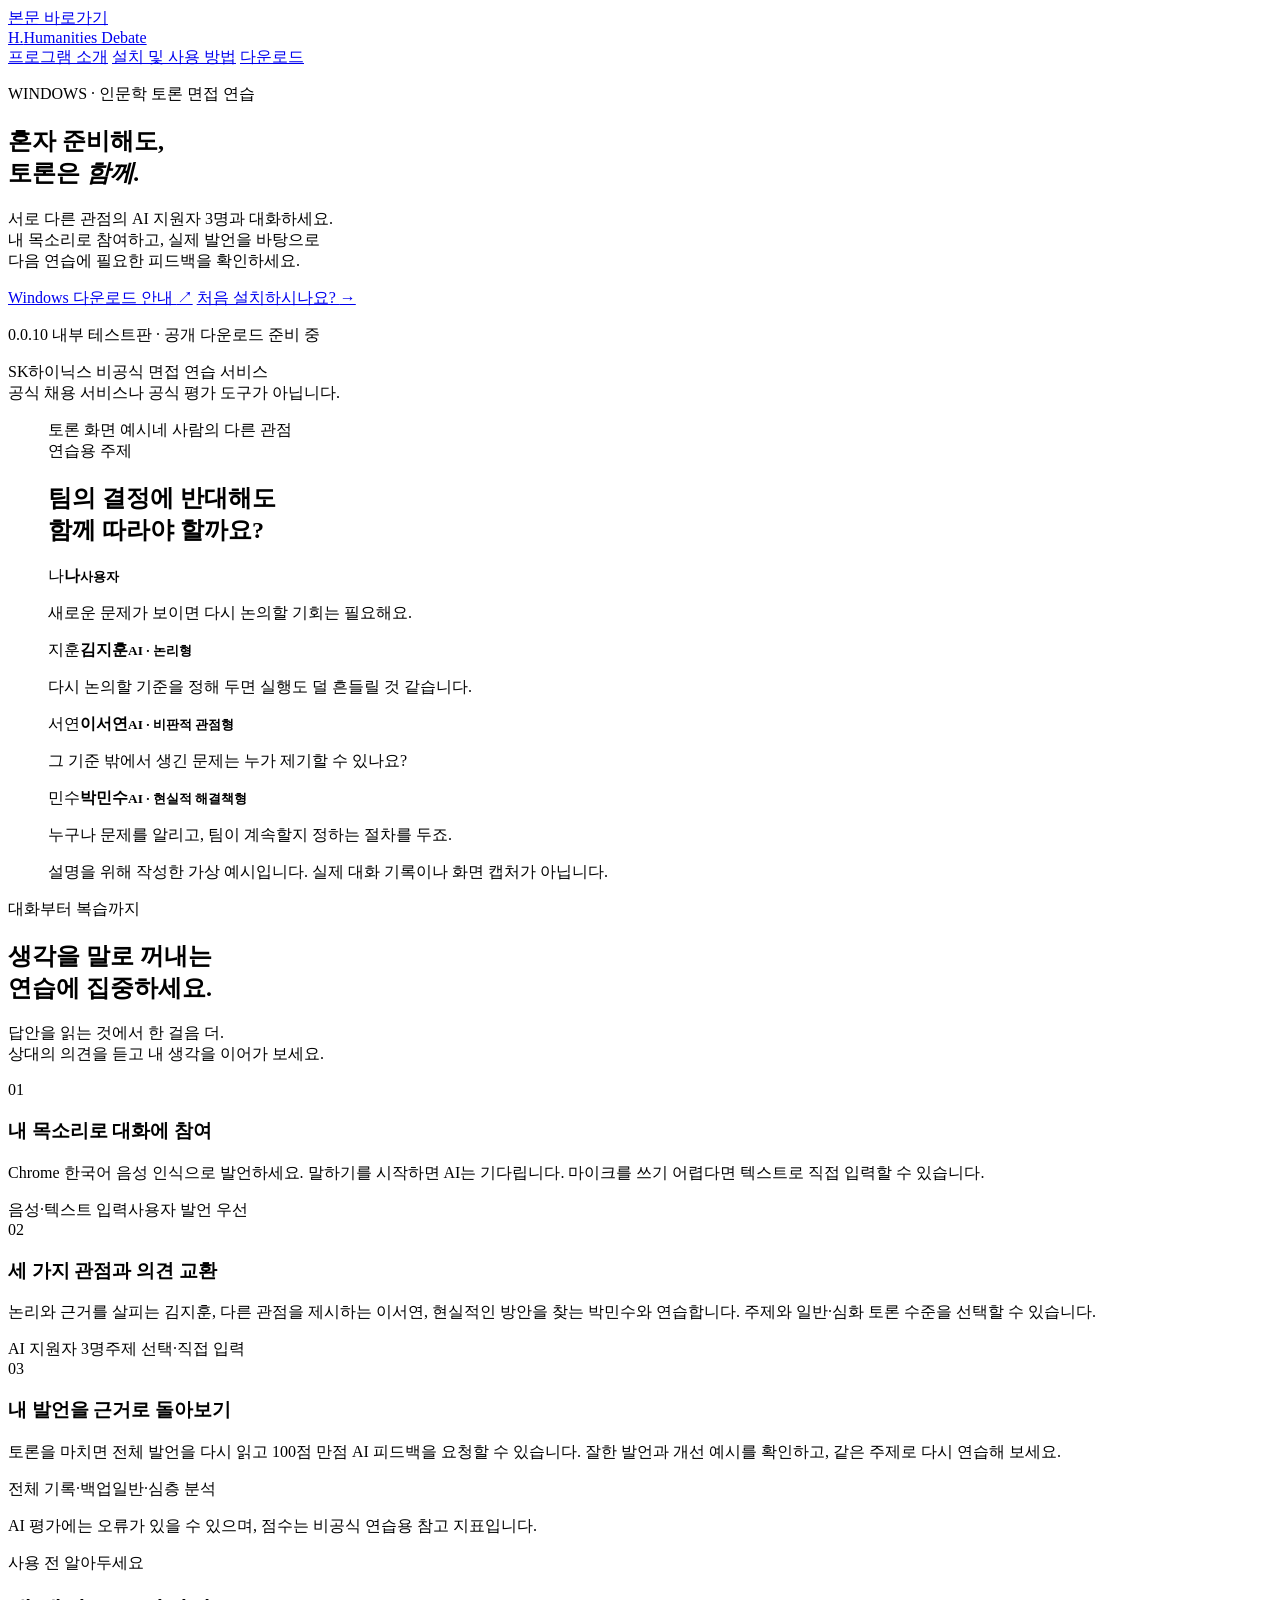
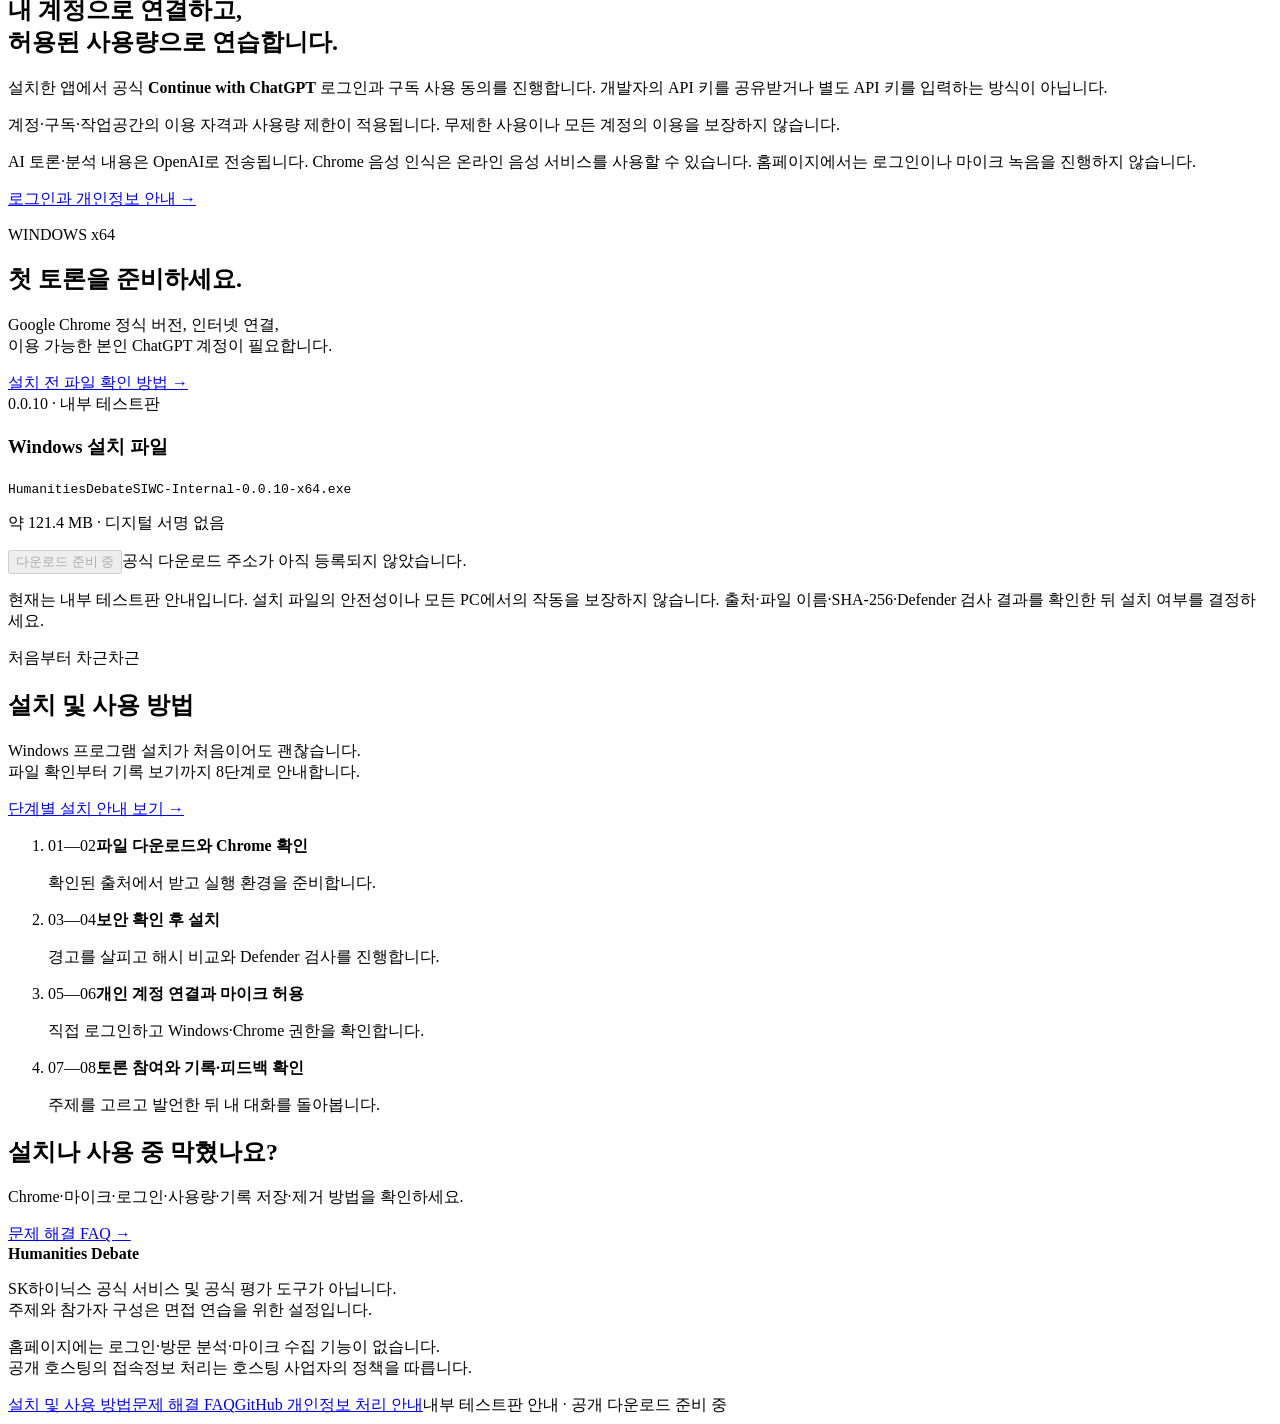
==== index.html @ a021ed68 "Initialize the public homepage" ====
<!doctype html>
<html lang="ko">
<head>
  <meta charset="utf-8">
  <meta name="viewport" content="width=device-width, initial-scale=1">
  <meta name="description" content="Humanities Debate는 AI 지원자 3명과 한국어로 대화하고, 내 발언과 피드백을 돌아보는 Windows 인문학 토론 면접 연습 프로그램입니다.">
  <meta name="referrer" content="no-referrer">
  <meta http-equiv="Content-Security-Policy" content="default-src 'self'; script-src 'self'; style-src 'self'; img-src 'self' data:; connect-src 'none'; object-src 'none'; base-uri 'none'; form-action 'none'">
  <title>Humanities Debate | 내 말로 연습하는 인문학 토론</title>
  <link rel="icon" href="./assets/favicon.svg" type="image/svg+xml">
  <link rel="stylesheet" href="./base.css">
  <link rel="stylesheet" href="./home.css">
  <script src="./config.js" defer></script>
  <script src="./site.js" defer></script>
</head>
<body class="home-page">
  <a class="skip-link" href="#main">본문 바로가기</a>
  <header class="site-nav">
    <div class="container nav-inner">
      <a class="wordmark" href="./index.html" aria-label="Humanities Debate 홈"><span class="wordmark-symbol" aria-hidden="true">H.</span>Humanities Debate</a>
      <nav aria-label="주요 메뉴">
        <a href="#features">프로그램 소개</a>
        <a href="./guide.html">설치 및 사용 방법</a>
        <a href="#download" class="nav-download">다운로드</a>
      </nav>
    </div>
  </header>

  <main id="main">
    <section class="hero container" aria-labelledby="hero-title">
      <div class="hero-copy">
        <p class="eyebrow">WINDOWS · 인문학 토론 면접 연습</p>
        <h1 id="hero-title">혼자 준비해도,<br>토론은 <em>함께.</em></h1>
        <p class="hero-description">서로 다른 관점의 AI 지원자 3명과 대화하세요.<br>내 목소리로 참여하고, 실제 발언을 바탕으로<br class="desktop-break"> 다음 연습에 필요한 피드백을 확인하세요.</p>
        <div class="hero-actions">
          <a class="site-button primary" href="#download">Windows 다운로드 안내 <span aria-hidden="true">↗</span></a>
          <a class="text-link" href="./guide.html">처음 설치하시나요? <span aria-hidden="true">→</span></a>
        </div>
        <p class="hero-note" data-download-summary data-ready-text="0.0.10 내부 테스트판 · 설치 전 파일 확인이 필요합니다.">0.0.10 내부 테스트판 · 공개 다운로드 준비 중</p>
        <p class="unofficial">SK하이닉스 비공식 면접 연습 서비스<br>공식 채용 서비스나 공식 평가 도구가 아닙니다.</p>
      </div>

      <figure class="debate-preview" aria-label="설명을 위해 만든 4인 토론 화면 예시">
        <div class="preview-heading"><span class="preview-label">토론 화면 예시</span><span class="preview-live">네 사람의 다른 관점</span></div>
        <div class="preview-topic"><span>연습용 주제</span><h2>팀의 결정에 반대해도<br>함께 따라야 할까요?</h2></div>
        <div class="preview-row"><div class="preview-person"><span class="avatar">나</span><strong>나<small>사용자</small></strong></div><p>새로운 문제가 보이면 다시 논의할 기회는 필요해요.</p></div>
        <div class="preview-row"><div class="preview-person"><span class="avatar">지훈</span><strong>김지훈<small>AI · 논리형</small></strong></div><p>다시 논의할 기준을 정해 두면 실행도 덜 흔들릴 것 같습니다.</p></div>
        <div class="preview-row is-current"><div class="preview-person"><span class="avatar">서연</span><strong>이서연<small>AI · 비판적 관점형</small></strong></div><p>그 기준 밖에서 생긴 문제는 누가 제기할 수 있나요?</p></div>
        <div class="preview-row"><div class="preview-person"><span class="avatar">민수</span><strong>박민수<small>AI · 현실적 해결책형</small></strong></div><p>누구나 문제를 알리고, 팀이 계속할지 정하는 절차를 두죠.</p></div>
        <figcaption>설명을 위해 작성한 가상 예시입니다. 실제 대화 기록이나 화면 캡처가 아닙니다.</figcaption>
      </figure>
    </section>

    <section class="features-section" id="features" aria-labelledby="features-title">
      <div class="container">
        <div class="section-intro"><p class="eyebrow">대화부터 복습까지</p><h2 id="features-title">생각을 말로 꺼내는<br>연습에 집중하세요.</h2><p>답안을 읽는 것에서 한 걸음 더.<br>상대의 의견을 듣고 내 생각을 이어가 보세요.</p></div>
        <div class="feature-list">
          <article class="feature-row"><span class="feature-number">01</span><div><h3>내 목소리로 대화에 참여</h3><p>Chrome 한국어 음성 인식으로 발언하세요. 말하기를 시작하면 AI는 기다립니다. 마이크를 쓰기 어렵다면 텍스트로 직접 입력할 수 있습니다.</p><span class="feature-tag">음성·텍스트 입력</span><span class="feature-tag">사용자 발언 우선</span></div></article>
          <article class="feature-row"><span class="feature-number">02</span><div><h3>세 가지 관점과 의견 교환</h3><p>논리와 근거를 살피는 김지훈, 다른 관점을 제시하는 이서연, 현실적인 방안을 찾는 박민수와 연습합니다. 주제와 일반·심화 토론 수준을 선택할 수 있습니다.</p><span class="feature-tag">AI 지원자 3명</span><span class="feature-tag">주제 선택·직접 입력</span></div></article>
          <article class="feature-row"><span class="feature-number">03</span><div><h3>내 발언을 근거로 돌아보기</h3><p>토론을 마치면 전체 발언을 다시 읽고 100점 만점 AI 피드백을 요청할 수 있습니다. 잘한 발언과 개선 예시를 확인하고, 같은 주제로 다시 연습해 보세요.</p><span class="feature-tag">전체 기록·백업</span><span class="feature-tag">일반·심층 분석</span><p class="feature-footnote">AI 평가에는 오류가 있을 수 있으며, 점수는 비공식 연습용 참고 지표입니다.</p></div></article>
        </div>
      </div>
    </section>

    <section class="account-section container" aria-labelledby="account-title">
      <div><p class="eyebrow">사용 전 알아두세요</p><h2 id="account-title">내 계정으로 연결하고,<br>허용된 사용량으로 연습합니다.</h2></div>
      <div class="account-copy"><p>설치한 앱에서 공식 <strong>Continue with ChatGPT</strong> 로그인과 구독 사용 동의를 진행합니다. 개발자의 API 키를 공유받거나 별도 API 키를 입력하는 방식이 아닙니다.</p><p>계정·구독·작업공간의 이용 자격과 사용량 제한이 적용됩니다. 무제한 사용이나 모든 계정의 이용을 보장하지 않습니다.</p><p class="muted">AI 토론·분석 내용은 OpenAI로 전송됩니다. Chrome 음성 인식은 온라인 음성 서비스를 사용할 수 있습니다. 홈페이지에서는 로그인이나 마이크 녹음을 진행하지 않습니다.</p><a class="text-link" href="./guide.html#step-login">로그인과 개인정보 안내 <span aria-hidden="true">→</span></a></div>
    </section>

    <section class="download-section container" id="download" aria-labelledby="download-title">
      <div class="download-panel">
        <div class="download-intro"><p class="eyebrow">WINDOWS x64</p><h2 id="download-title">첫 토론을 준비하세요.</h2><p>Google Chrome 정식 버전, 인터넷 연결,<br>이용 가능한 본인 ChatGPT 계정이 필요합니다.</p><a href="./guide.html#step-security">설치 전 파일 확인 방법 <span aria-hidden="true">→</span></a></div>
        <div class="download-card">
          <span class="release-tag">0.0.10 · 내부 테스트판</span><h3>Windows 설치 파일</h3>
          <p class="download-file"><code>HumanitiesDebateSIWC-Internal-0.0.10-x64.exe</code></p>
          <p class="download-size">약 121.4 MB · 디지털 서명 없음</p>
          <div class="guide-download" data-download-area><button type="button" disabled aria-describedby="guide-download-status">다운로드 준비 중</button><span id="guide-download-status">공식 다운로드 주소가 아직 등록되지 않았습니다.</span></div>
          <p class="download-caution">현재는 내부 테스트판 안내입니다. 설치 파일의 안전성이나 모든 PC에서의 작동을 보장하지 않습니다. 출처·파일 이름·SHA-256·Defender 검사 결과를 확인한 뒤 설치 여부를 결정하세요.</p>
        </div>
      </div>
    </section>

    <section class="help-section container" id="installation" aria-labelledby="installation-title">
      <div class="help-intro"><p class="eyebrow">처음부터 차근차근</p><h2 id="installation-title">설치 및 사용 방법</h2><p>Windows 프로그램 설치가 처음이어도 괜찮습니다.<br>파일 확인부터 기록 보기까지 8단계로 안내합니다.</p><a class="site-button" href="./guide.html">단계별 설치 안내 보기 <span aria-hidden="true">→</span></a></div>
      <ol class="help-steps"><li><span>01—02</span><strong>파일 다운로드와 Chrome 확인</strong><p>확인된 출처에서 받고 실행 환경을 준비합니다.</p></li><li><span>03—04</span><strong>보안 확인 후 설치</strong><p>경고를 살피고 해시 비교와 Defender 검사를 진행합니다.</p></li><li><span>05—06</span><strong>개인 계정 연결과 마이크 허용</strong><p>직접 로그인하고 Windows·Chrome 권한을 확인합니다.</p></li><li><span>07—08</span><strong>토론 참여와 기록·피드백 확인</strong><p>주제를 고르고 발언한 뒤 내 대화를 돌아봅니다.</p></li></ol>
    </section>

    <section class="faq-link-section container" aria-labelledby="help-title"><div><h2 id="help-title">설치나 사용 중 막혔나요?</h2><p>Chrome·마이크·로그인·사용량·기록 저장·제거 방법을 확인하세요.</p></div><a class="text-link" href="./guide.html#guide-faq">문제 해결 FAQ <span aria-hidden="true">→</span></a></section>
  </main>

  <footer class="site-footer container"><div><strong>Humanities Debate</strong><p>SK하이닉스 공식 서비스 및 공식 평가 도구가 아닙니다.<br>주제와 참가자 구성은 면접 연습을 위한 설정입니다.</p><p>홈페이지에는 로그인·방문 분석·마이크 수집 기능이 없습니다.<br>공개 호스팅의 접속정보 처리는 호스팅 사업자의 정책을 따릅니다.</p></div><div class="footer-links"><a href="./guide.html">설치 및 사용 방법</a><a href="./guide.html#guide-faq">문제 해결 FAQ</a><a href="https://docs.github.com/en/site-policy/privacy-policies/github-general-privacy-statement" target="_blank" rel="noopener noreferrer">GitHub 개인정보 처리 안내</a><span data-download-summary data-ready-text="내부 테스트판 안내 · 설치 전 파일 출처와 해시를 확인하세요.">내부 테스트판 안내 · 공개 다운로드 준비 중</span></div></footer>
</body>
</html>
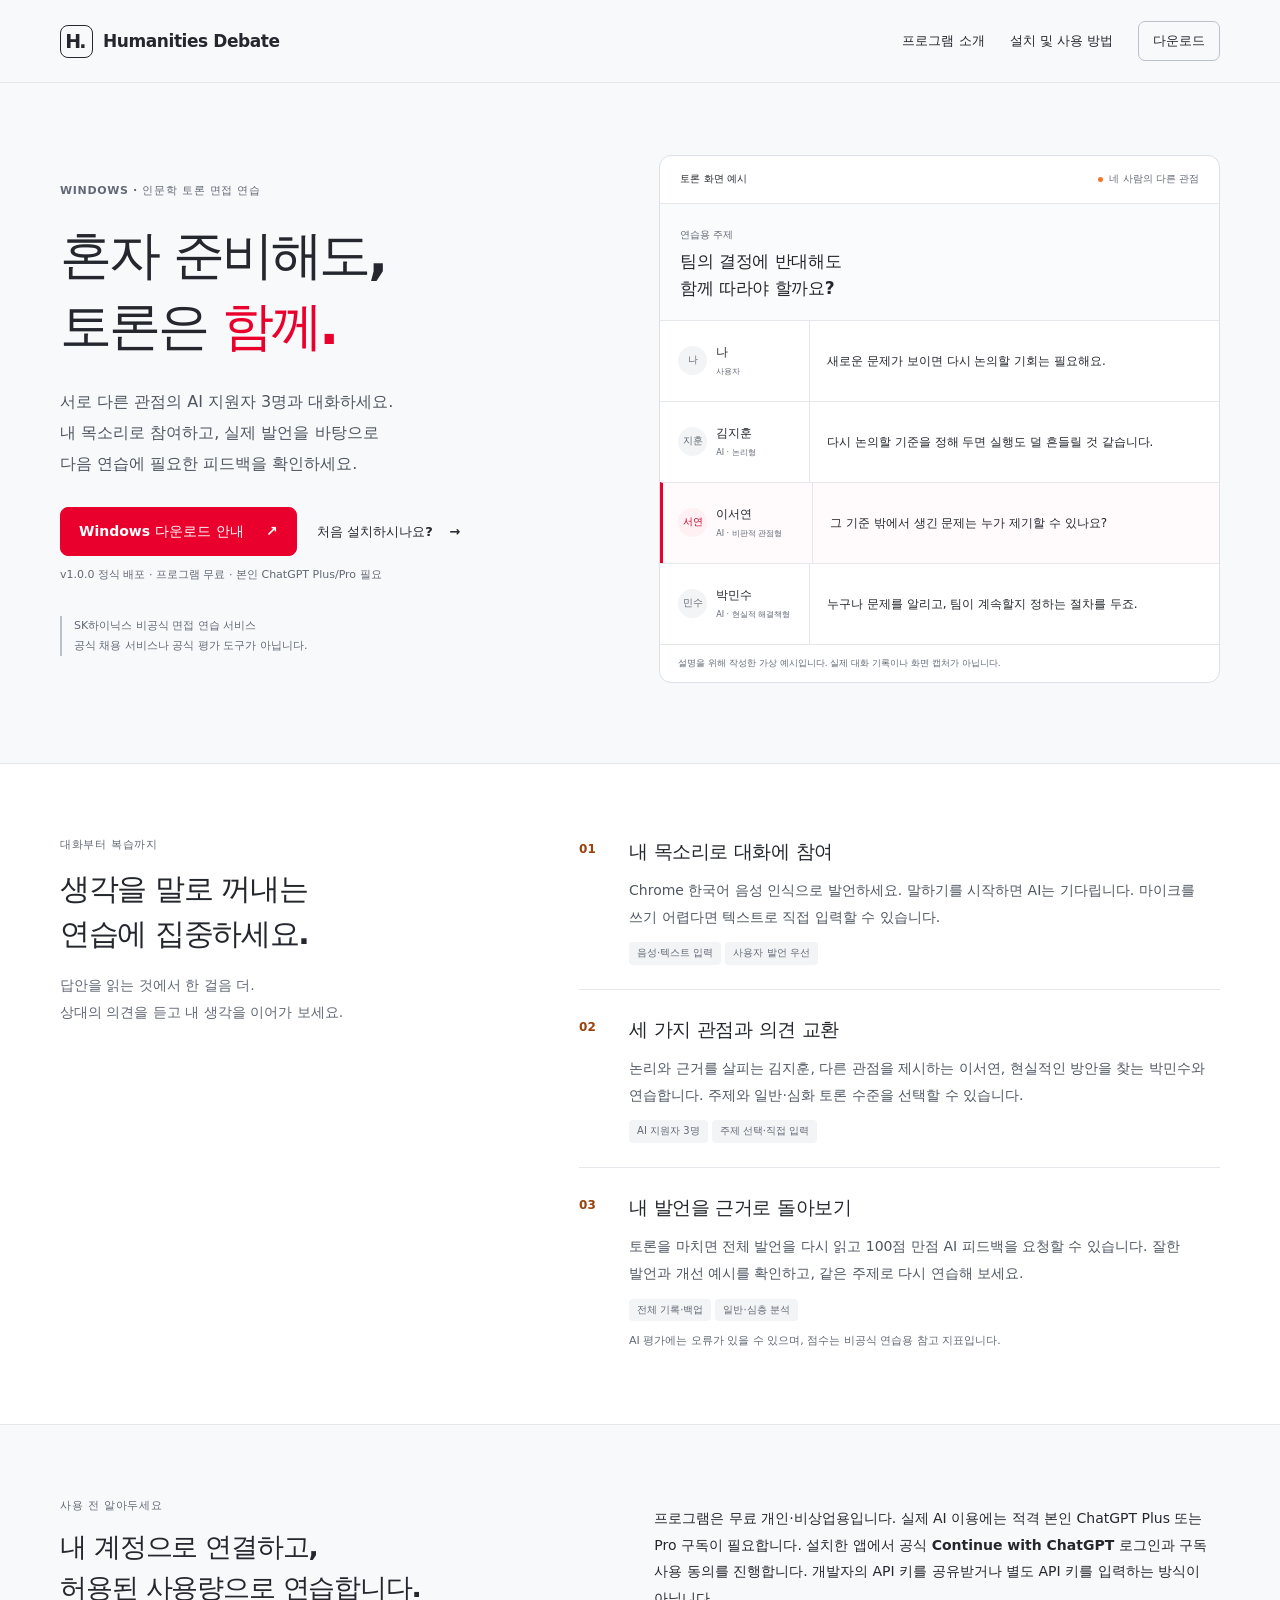
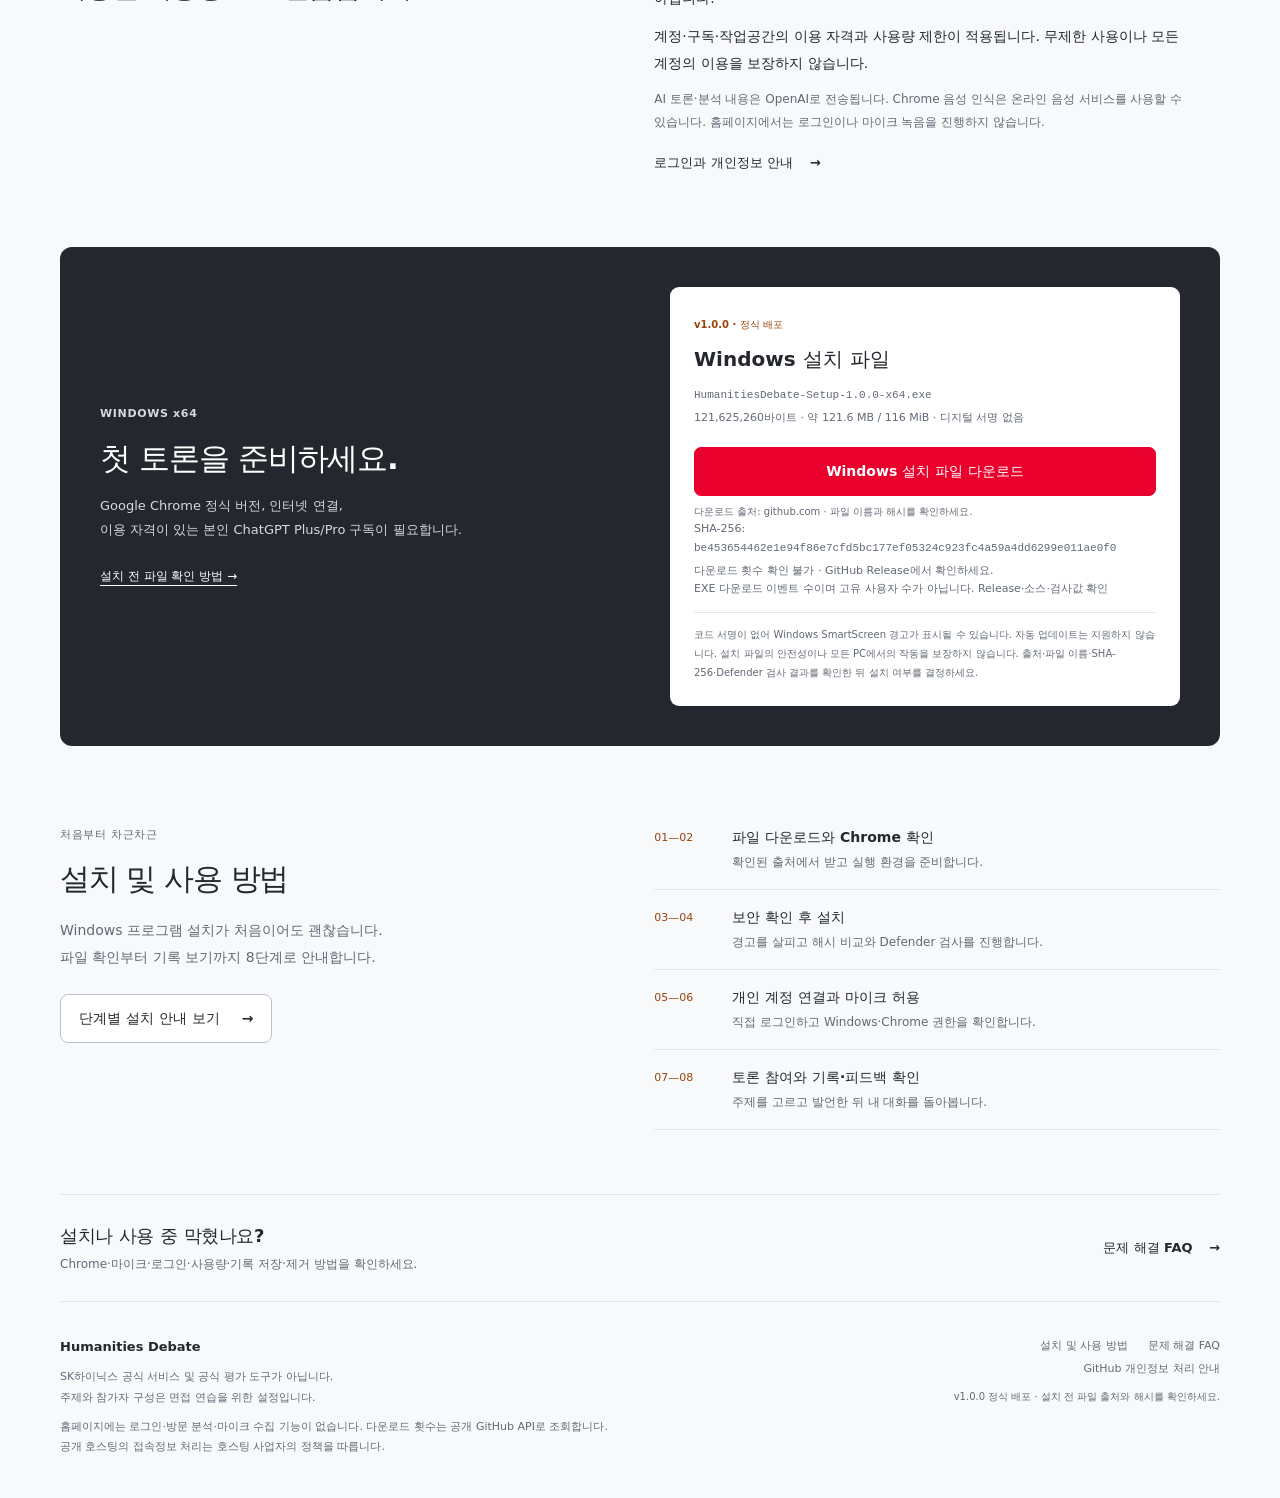
==== commit 707581d5: "Publish verified static Humanities Debate website" ====
--- a/index.html
+++ b/index.html
@@ -5,7 +5,7 @@
   <meta name="viewport" content="width=device-width, initial-scale=1">
   <meta name="description" content="Humanities Debate는 AI 지원자 3명과 한국어로 대화하고, 내 발언과 피드백을 돌아보는 Windows 인문학 토론 면접 연습 프로그램입니다.">
   <meta name="referrer" content="no-referrer">
-  <meta http-equiv="Content-Security-Policy" content="default-src 'self'; script-src 'self'; style-src 'self'; img-src 'self' data:; connect-src 'none'; object-src 'none'; base-uri 'none'; form-action 'none'">
+  <meta http-equiv="Content-Security-Policy" content="default-src 'self'; script-src 'self'; style-src 'self'; img-src 'self' data:; connect-src https://api.github.com; object-src 'none'; base-uri 'none'; form-action 'none'">
   <title>Humanities Debate | 내 말로 연습하는 인문학 토론</title>
   <link rel="icon" href="./assets/favicon.svg" type="image/svg+xml">
   <link rel="stylesheet" href="./base.css">
@@ -36,7 +36,7 @@
           <a class="site-button primary" href="#download">Windows 다운로드 안내 <span aria-hidden="true">↗</span></a>
           <a class="text-link" href="./guide.html">처음 설치하시나요? <span aria-hidden="true">→</span></a>
         </div>
-        <p class="hero-note" data-download-summary data-ready-text="0.0.10 내부 테스트판 · 설치 전 파일 확인이 필요합니다.">0.0.10 내부 테스트판 · 공개 다운로드 준비 중</p>
+        <p class="hero-note" data-download-summary data-ready-text="v1.0.0 정식 배포 · 프로그램 무료 · 본인 ChatGPT Plus/Pro 필요">v1.0.0 정식 배포 · 프로그램 무료 · 본인 ChatGPT Plus/Pro 필요</p>
         <p class="unofficial">SK하이닉스 비공식 면접 연습 서비스<br>공식 채용 서비스나 공식 평가 도구가 아닙니다.</p>
       </div>
 
@@ -64,18 +64,20 @@
 
     <section class="account-section container" aria-labelledby="account-title">
       <div><p class="eyebrow">사용 전 알아두세요</p><h2 id="account-title">내 계정으로 연결하고,<br>허용된 사용량으로 연습합니다.</h2></div>
-      <div class="account-copy"><p>설치한 앱에서 공식 <strong>Continue with ChatGPT</strong> 로그인과 구독 사용 동의를 진행합니다. 개발자의 API 키를 공유받거나 별도 API 키를 입력하는 방식이 아닙니다.</p><p>계정·구독·작업공간의 이용 자격과 사용량 제한이 적용됩니다. 무제한 사용이나 모든 계정의 이용을 보장하지 않습니다.</p><p class="muted">AI 토론·분석 내용은 OpenAI로 전송됩니다. Chrome 음성 인식은 온라인 음성 서비스를 사용할 수 있습니다. 홈페이지에서는 로그인이나 마이크 녹음을 진행하지 않습니다.</p><a class="text-link" href="./guide.html#step-login">로그인과 개인정보 안내 <span aria-hidden="true">→</span></a></div>
+      <div class="account-copy"><p>프로그램은 무료 개인·비상업용입니다. 실제 AI 이용에는 적격 본인 ChatGPT Plus 또는 Pro 구독이 필요합니다. 설치한 앱에서 공식 <strong>Continue with ChatGPT</strong> 로그인과 구독 사용 동의를 진행합니다. 개발자의 API 키를 공유받거나 별도 API 키를 입력하는 방식이 아닙니다.</p><p>계정·구독·작업공간의 이용 자격과 사용량 제한이 적용됩니다. 무제한 사용이나 모든 계정의 이용을 보장하지 않습니다.</p><p class="muted">AI 토론·분석 내용은 OpenAI로 전송됩니다. Chrome 음성 인식은 온라인 음성 서비스를 사용할 수 있습니다. 홈페이지에서는 로그인이나 마이크 녹음을 진행하지 않습니다.</p><a class="text-link" href="./guide.html#step-login">로그인과 개인정보 안내 <span aria-hidden="true">→</span></a></div>
     </section>
 
     <section class="download-section container" id="download" aria-labelledby="download-title">
       <div class="download-panel">
-        <div class="download-intro"><p class="eyebrow">WINDOWS x64</p><h2 id="download-title">첫 토론을 준비하세요.</h2><p>Google Chrome 정식 버전, 인터넷 연결,<br>이용 가능한 본인 ChatGPT 계정이 필요합니다.</p><a href="./guide.html#step-security">설치 전 파일 확인 방법 <span aria-hidden="true">→</span></a></div>
+        <div class="download-intro"><p class="eyebrow">WINDOWS x64</p><h2 id="download-title">첫 토론을 준비하세요.</h2><p>Google Chrome 정식 버전, 인터넷 연결,<br>이용 자격이 있는 본인 ChatGPT Plus/Pro 구독이 필요합니다.</p><a href="./guide.html#step-security">설치 전 파일 확인 방법 <span aria-hidden="true">→</span></a></div>
         <div class="download-card">
-          <span class="release-tag">0.0.10 · 내부 테스트판</span><h3>Windows 설치 파일</h3>
-          <p class="download-file"><code>HumanitiesDebateSIWC-Internal-0.0.10-x64.exe</code></p>
-          <p class="download-size">약 121.4 MB · 디지털 서명 없음</p>
-          <div class="guide-download" data-download-area><button type="button" disabled aria-describedby="guide-download-status">다운로드 준비 중</button><span id="guide-download-status">공식 다운로드 주소가 아직 등록되지 않았습니다.</span></div>
-          <p class="download-caution">현재는 내부 테스트판 안내입니다. 설치 파일의 안전성이나 모든 PC에서의 작동을 보장하지 않습니다. 출처·파일 이름·SHA-256·Defender 검사 결과를 확인한 뒤 설치 여부를 결정하세요.</p>
+          <span class="release-tag">v1.0.0 · 정식 배포</span><h3>Windows 설치 파일</h3>
+          <p class="download-file"><code>HumanitiesDebate-Setup-1.0.0-x64.exe</code></p>
+          <p class="download-size">121,625,260바이트 · 약 121.6 MB / 116 MiB · 디지털 서명 없음</p>
+          <div class="guide-download" data-download-area><button type="button" disabled aria-describedby="guide-download-status">다운로드 준비 중</button><span id="guide-download-status">검증한 GitHub 정식 Release를 연결하고 있습니다.</span></div>
+          <p class="download-file">SHA-256: <code>be453654462e1e94f86e7cfd5bc177ef05324c923fc4a59a4dd6299e011ae0f0</code></p>
+          <p class="download-size"><span data-download-count>다운로드 횟수 확인 중</span><br>EXE 다운로드 이벤트 수이며 고유 사용자 수가 아닙니다. <a href="https://github.com/humanities-debate/humanities-debate/releases/tag/v1.0.0" target="_blank" rel="noopener noreferrer">Release·소스·검사값 확인</a></p>
+          <p class="download-caution">코드 서명이 없어 Windows SmartScreen 경고가 표시될 수 있습니다. 자동 업데이트는 지원하지 않습니다. 설치 파일의 안전성이나 모든 PC에서의 작동을 보장하지 않습니다. 출처·파일 이름·SHA-256·Defender 검사 결과를 확인한 뒤 설치 여부를 결정하세요.</p>
         </div>
       </div>
     </section>
@@ -88,6 +90,6 @@
     <section class="faq-link-section container" aria-labelledby="help-title"><div><h2 id="help-title">설치나 사용 중 막혔나요?</h2><p>Chrome·마이크·로그인·사용량·기록 저장·제거 방법을 확인하세요.</p></div><a class="text-link" href="./guide.html#guide-faq">문제 해결 FAQ <span aria-hidden="true">→</span></a></section>
   </main>
 
-  <footer class="site-footer container"><div><strong>Humanities Debate</strong><p>SK하이닉스 공식 서비스 및 공식 평가 도구가 아닙니다.<br>주제와 참가자 구성은 면접 연습을 위한 설정입니다.</p><p>홈페이지에는 로그인·방문 분석·마이크 수집 기능이 없습니다.<br>공개 호스팅의 접속정보 처리는 호스팅 사업자의 정책을 따릅니다.</p></div><div class="footer-links"><a href="./guide.html">설치 및 사용 방법</a><a href="./guide.html#guide-faq">문제 해결 FAQ</a><a href="https://docs.github.com/en/site-policy/privacy-policies/github-general-privacy-statement" target="_blank" rel="noopener noreferrer">GitHub 개인정보 처리 안내</a><span data-download-summary data-ready-text="내부 테스트판 안내 · 설치 전 파일 출처와 해시를 확인하세요.">내부 테스트판 안내 · 공개 다운로드 준비 중</span></div></footer>
+  <footer class="site-footer container"><div><strong>Humanities Debate</strong><p>SK하이닉스 공식 서비스 및 공식 평가 도구가 아닙니다.<br>주제와 참가자 구성은 면접 연습을 위한 설정입니다.</p><p>홈페이지에는 로그인·방문 분석·마이크 수집 기능이 없습니다. 다운로드 횟수는 공개 GitHub API로 조회합니다.<br>공개 호스팅의 접속정보 처리는 호스팅 사업자의 정책을 따릅니다.</p></div><div class="footer-links"><a href="./guide.html">설치 및 사용 방법</a><a href="./guide.html#guide-faq">문제 해결 FAQ</a><a href="https://docs.github.com/en/site-policy/privacy-policies/github-general-privacy-statement" target="_blank" rel="noopener noreferrer">GitHub 개인정보 처리 안내</a><span data-download-summary data-ready-text="v1.0.0 정식 배포 · 설치 전 파일 출처와 해시를 확인하세요.">v1.0.0 정식 배포 · 설치 전 파일 출처와 해시를 확인하세요.</span></div></footer>
 </body>
 </html>
--- a/base.css
+++ b/base.css
@@ -0,0 +1,41 @@
+:root {
+  --color-primary: #EA002C;
+  --color-secondary: #F47725;
+  --color-background: #F8F9FB;
+  --color-surface: #FFFFFF;
+  --color-text: #24272D;
+  --color-border: #E5E7EB;
+  --color-muted: #626975;
+  --color-subtle: #F3F4F6;
+  --color-orange-soft: #FFF3EA;
+  --color-orange-text: #9A430B;
+  --color-red-soft: #FFF0F3;
+  --color-red-hover: #C90026;
+  --color-border-hover: #BBC1CB;
+  --radius-control: 8px;
+  --radius-panel: 12px;
+  font-family: 'Malgun Gothic', 'Apple SD Gothic Neo', system-ui, sans-serif;
+  color: var(--color-text);
+  background: var(--color-background);
+  font-synthesis: none;
+  text-rendering: optimizeLegibility;
+  -webkit-font-smoothing: antialiased;
+  color-scheme: light;
+  font-weight: 400;
+  font-size: 15px;
+  line-height: 1.65;
+}
+* { box-sizing: border-box; }
+body { margin: 0; min-width: 0; }
+button, input { font: inherit; }
+button { cursor: pointer; }
+button:disabled { cursor: not-allowed; opacity: .45; }
+button, label, summary { -webkit-tap-highlight-color: transparent; }
+:focus-visible { outline: 3px solid var(--color-primary); outline-offset: 4px; }
+h1, h2, h3, p { margin: 0; }
+button { transition: background-color .15s, border-color .15s; }
+button:not(:disabled):hover { border-color: var(--color-border-hover); background: var(--color-subtle); }
+@media (prefers-reduced-motion: reduce) { button { transition: none; } }
+::selection { background: var(--color-red-soft); }
+.skip-link { position: fixed; top: -100px; left: 16px; z-index: 100; padding: 10px 16px; border: 1px solid var(--color-primary); border-radius: 6px; background: var(--color-surface); color: var(--color-text); }
+.skip-link:focus { top: 12px; }
--- a/home.css
+++ b/home.css
@@ -0,0 +1,155 @@
+.home-page { color: var(--color-text); }
+.container { width: min(1160px, calc(100% - 64px)); margin-inline: auto; }
+.home-page a { color: inherit; text-decoration: none; text-underline-offset: 5px; }
+.home-page a:hover { color: var(--color-red-hover); }
+.site-nav { position: sticky; top: 0; z-index: 10; background: var(--color-background); border-bottom: 1px solid var(--color-border); }
+.nav-inner { min-height: 82px; display: flex; align-items: center; justify-content: space-between; gap: 24px; }
+.wordmark { display: flex; align-items: center; gap: 10px; font-size: 17px; font-weight: 700; white-space: nowrap; letter-spacing: -.025em; }
+.wordmark-symbol { display: grid; place-items: center; width: 33px; height: 33px; border: 1px solid var(--color-text); border-radius: 8px; font-size: 19px; letter-spacing: -.1em; padding-right: 3px; }
+.site-nav nav { display: flex; align-items: center; gap: 25px; font-size: 13px; }
+.site-nav .nav-download { border: 1px solid var(--color-border-hover); border-radius: 7px; padding: 8px 14px; }
+.site-nav .nav-download:hover { border-color: var(--color-primary); }
+.eyebrow { font-size: 11px; letter-spacing: .06em; font-weight: 700; color: var(--color-muted); }
+.hero { display: grid; grid-template-columns: 1fr 1.04fr; align-items: center; gap: 60px; padding-block: 72px 80px; }
+.hero h1 { font-size: clamp(40px, 4.1vw, 56px); line-height: 1.35; letter-spacing: -.06em; margin: 20px 0 24px; font-weight: 700; }
+.hero h1 em { color: var(--color-primary); font-style: normal; }
+.hero-description { color: #505762; font-size: 16px; line-height: 1.95; word-break: keep-all; }
+.hero-actions { display: flex; align-items: center; flex-wrap: wrap; gap: 20px; margin: 28px 0 10px; }
+.site-button { display: inline-flex; align-items: center; justify-content: center; gap: 22px; border: 1px solid var(--color-border-hover); background: var(--color-surface); border-radius: 8px; padding: 12px 18px; font-size: 14px; font-weight: 700; transition: background-color .15s, border-color .15s; }
+.site-button:hover { background: var(--color-subtle); border-color: var(--color-text); }
+.site-button.primary { background: var(--color-primary); border-color: var(--color-primary); color: var(--color-surface); }
+.site-button.primary:hover { background: var(--color-red-hover); border-color: var(--color-red-hover); color: var(--color-surface); }
+.text-link { display: inline-block; font-size: 13px; font-weight: 700; }
+.text-link:hover { text-decoration: underline; }
+.text-link > span { display: inline-block; margin-left: 12px; }
+.hero-note { color: var(--color-muted); font-size: 11px; }
+.unofficial { margin-top: 32px; padding-left: 12px; border-left: 2px solid var(--color-border-hover); color: var(--color-muted); font-size: 11px; line-height: 1.8; }
+.debate-preview { min-width: 0; margin: 0; border: 1px solid #DDE0E6; border-radius: 12px; background: var(--color-surface); overflow: hidden; }
+.preview-heading { display: flex; justify-content: space-between; align-items: center; gap: 12px; padding: 15px 20px; border-bottom: 1px solid var(--color-border); font-size: 10px; }
+.preview-label { font-weight: 700; color: var(--color-text); }
+.preview-live { color: var(--color-muted); }
+.preview-live::before { content: ''; display: inline-block; width: 5px; height: 5px; background: var(--color-secondary); border-radius: 50%; margin-right: 6px; vertical-align: middle; }
+.preview-topic { padding: 17px 20px; background: #FAFBFC; }
+.preview-topic > span { color: var(--color-muted); font-size: 10px; }
+.preview-topic h2 { font-size: 17px; line-height: 1.6; margin: 3px 0 0; letter-spacing: -.02em; }
+.preview-row { display: grid; grid-template-columns: 150px minmax(0, 1fr); border-top: 1px solid var(--color-border); min-height: 81px; }
+.preview-person { display: flex; align-items: center; gap: 9px; padding: 13px 12px 13px 18px; border-right: 1px solid var(--color-border); }
+.avatar { display: grid; place-items: center; width: 29px; height: 29px; border-radius: 50%; background: var(--color-subtle); color: var(--color-muted); font-size: 10px; flex-shrink: 0; }
+.preview-person strong { font-size: 12px; white-space: nowrap; }
+.preview-person small { display: block; color: var(--color-muted); font-size: 8px; font-weight: 400; margin-top: 2px; }
+.preview-row > p { display: flex; align-items: center; padding: 14px 17px; font-size: 12px; line-height: 1.85; word-break: keep-all; overflow-wrap: anywhere; }
+.preview-row.is-current { border-left: 3px solid var(--color-primary); background: #FFFAFB; }
+.is-current .preview-person { padding-left: 15px; }
+.is-current .avatar { background: var(--color-red-soft); color: var(--color-red-hover); }
+.debate-preview figcaption { padding: 11px 18px; border-top: 1px solid var(--color-border); font-size: 9px; line-height: 1.7; color: var(--color-muted); }
+.features-section { background: var(--color-surface); padding-block: 72px; border-block: 1px solid var(--color-border); scroll-margin-top: 82px; }
+.features-section > .container { display: grid; grid-template-columns: .85fr 1.3fr; gap: 100px; }
+.section-intro h2, .account-section h2, .help-intro h2 { font-size: 30px; line-height: 1.5; letter-spacing: -.045em; margin: 12px 0 16px; }
+.section-intro > p:last-child { font-size: 14px; line-height: 1.9; color: var(--color-muted); }
+.feature-row { display: grid; grid-template-columns: 35px minmax(0, 1fr); gap: 15px; padding-block: 24px; border-bottom: 1px solid var(--color-border); }
+.feature-row:first-child { padding-top: 0; }
+.feature-row:last-child { border-bottom: 0; padding-bottom: 0; }
+.feature-number { color: var(--color-orange-text); font-variant-numeric: tabular-nums; font-size: 12px; padding-top: 4px; font-weight: 700; }
+.feature-row h3 { font-size: 19px; letter-spacing: -.025em; margin: 0 0 10px; }
+.feature-row p { font-size: 14px; line-height: 1.9; color: #505762; word-break: keep-all; }
+.feature-tag { display: inline-block; font-size: 10px; padding: 3px 8px; background: var(--color-subtle); border-radius: 4px; margin: 12px 4px 0 0; color: var(--color-muted); }
+.feature-row .feature-footnote { margin-top: 10px; font-size: 11px; color: var(--color-muted); }
+.account-section { display: grid; grid-template-columns: 1fr 1.1fr; gap: 80px; padding-block: 72px; }
+.account-section h2 { font-size: 27px; }
+.account-copy { padding-top: 8px; }
+.account-copy p { font-size: 14px; line-height: 1.9; word-break: keep-all; }
+.account-copy p + p { margin-top: 12px; }
+.account-copy p.muted { color: var(--color-muted); font-size: 12px; }
+.account-copy a { margin-top: 18px; }
+.download-section { scroll-margin-top: 108px; }
+.download-panel { display: grid; grid-template-columns: 1fr 1fr; background: var(--color-text); border-radius: 12px; padding: 40px; gap: 60px; align-items: center; }
+.download-intro { color: #FFF; }
+.download-intro .eyebrow { color: #D6D9DF; }
+.download-intro h2 { font-size: 31px; line-height: 1.5; letter-spacing: -.04em; margin: 12px 0; }
+.download-intro p:not(.eyebrow) { color: #D6D9DF; font-size: 13px; line-height: 1.9; }
+.download-intro a { display: inline-block; font-size: 12px; color: #FFF; text-decoration: underline; margin-top: 24px; }
+.download-intro a:hover { color: #FFF; }
+.download-card { border-radius: 9px; background: #FFF; padding: 24px; min-width: 0; }
+.release-tag { font-size: 10px; color: var(--color-orange-text); font-weight: 700; }
+.download-card h3 { font-size: 20px; margin: 7px 0 10px; }
+.download-file { overflow-wrap: anywhere; font-size: 11px; color: var(--color-muted); }
+.download-file code { font-family: Consolas, monospace; }
+.download-size { font-size: 11px; color: var(--color-muted); margin-top: 5px; }
+.guide-download { display: flex; flex-direction: column; gap: 8px; margin-top: 20px; }
+.guide-download > button, .guide-download > a { width: 100%; border: 1px solid var(--color-border); border-radius: 7px; padding: 12px 16px; text-align: center; font-size: 14px; font-weight: 700; }
+.guide-download > button:disabled { cursor: not-allowed; background: var(--color-subtle); color: var(--color-muted); opacity: 1; }
+.guide-download > a { color: #FFF; background: var(--color-primary); border-color: var(--color-primary); }
+.guide-download > a:hover { background: var(--color-red-hover); color: #FFF; }
+.guide-download > span { color: var(--color-muted); font-size: 10px; overflow-wrap: anywhere; }
+.download-caution { color: var(--color-muted); font-size: 10px; line-height: 1.9; margin-top: 14px; padding-top: 12px; border-top: 1px solid var(--color-border); }
+.help-section { display: grid; grid-template-columns: 1fr 1.1fr; gap: 80px; padding-block: 80px 64px; }
+.help-intro p:not(.eyebrow) { color: var(--color-muted); line-height: 1.9; font-size: 14px; }
+.help-intro .site-button { margin-top: 24px; }
+.help-steps { list-style: none; padding: 0; margin: 0; counter-reset: steps; }
+.help-steps li { display: grid; grid-template-columns: 64px 1fr; gap: 0 14px; padding: 16px 0; border-bottom: 1px solid var(--color-border); }
+.help-steps li:first-child { padding-top: 0; }
+.help-steps span { grid-row: span 2; color: var(--color-orange-text); font-size: 11px; padding-top: 3px; font-variant-numeric: tabular-nums; }
+.help-steps strong { font-size: 14px; }
+.help-steps p { margin-top: 4px; color: var(--color-muted); font-size: 12px; }
+.faq-link-section { display: flex; justify-content: space-between; align-items: center; flex-wrap: wrap; gap: 20px; border-block: 1px solid var(--color-border); padding-block: 26px; }
+.faq-link-section h2 { font-size: 18px; letter-spacing: -.02em; margin-bottom: 5px; }
+.faq-link-section p { font-size: 12px; color: var(--color-muted); }
+.site-footer { display: flex; justify-content: space-between; flex-wrap: wrap; gap: 28px; padding-block: 32px 40px; color: var(--color-muted); }
+.site-footer strong { font-size: 13px; color: var(--color-text); }
+.site-footer p { font-size: 11px; line-height: 1.9; margin-top: 8px; }
+.footer-links { display: flex; flex-wrap: wrap; justify-content: flex-end; gap: 5px 20px; max-width: 330px; font-size: 11px; align-content: start; padding-top: 3px; }
+.footer-links span { flex-basis: 100%; text-align: right; font-size: 10px; padding-top: 6px; }
+@media (max-width: 1000px) {
+  .hero { gap: 28px; }
+  .hero-actions { gap: 15px; }
+  .features-section > .container { gap: 45px; }
+  .preview-row { grid-template-columns: 128px minmax(0, 1fr); }
+  .preview-person { padding-left: 12px; gap: 6px; }
+  .is-current .preview-person { padding-left: 9px; }
+  .preview-person .avatar { width: 25px; height: 25px; font-size: 9px; }
+  .preview-row > p { padding: 12px; }
+  .account-section, .help-section { gap: 45px; }
+  .download-panel { gap: 30px; padding: 30px; }
+}
+@media (max-width: 760px) {
+  .container { width: calc(100% - 40px); }
+  .nav-inner { flex-wrap: wrap; gap: 13px; padding-block: 16px 12px; }
+  .site-nav nav { width: 100%; justify-content: space-between; font-size: 12px; gap: 12px; }
+  .site-nav .nav-download { padding: 4px 12px; }
+  .hero { grid-template-columns: 1fr; gap: 36px; padding-block: 38px 44px; }
+  .hero h1 { font-size: 45px; margin: 14px 0 20px; }
+  .hero-description { font-size: 15px; }
+  .desktop-break { display: none; }
+  .unofficial { margin-top: 24px; }
+  .debate-preview { max-width: 540px; width: 100%; }
+  .preview-row { grid-template-columns: 135px minmax(0, 1fr); min-height: 78px; }
+  .preview-person { padding-left: 15px; }
+  .is-current .preview-person { padding-left: 12px; }
+  .features-section { padding-block: 42px; scroll-margin-top: 140px; }
+  .features-section > .container, .account-section, .download-panel, .help-section { grid-template-columns: 1fr; gap: 30px; }
+  .section-intro h2, .account-section h2, .help-intro h2 { font-size: 27px; }
+  .feature-row { grid-template-columns: 25px minmax(0, 1fr); gap: 10px; }
+  .feature-row h3 { font-size: 18px; }
+  .account-section { padding-block: 42px; gap: 12px; }
+  .download-panel { padding: 26px 20px; }
+  .download-intro h2 { font-size: 28px; }
+  .download-card { padding: 22px 18px; }
+  .download-section { scroll-margin-top: 140px; }
+  .help-section { padding-block: 44px; }
+  .faq-link-section { align-items: flex-start; }
+  .footer-links { justify-content: flex-start; }
+  .footer-links span { text-align: left; }
+}
+@media (max-width: 380px) {
+  .site-nav nav { gap: 8px; }
+  .site-nav nav a { white-space: nowrap; }
+  .wordmark { font-size: 16px; }
+  .hero h1 { font-size: 40px; }
+  .hero-description { font-size: 14px; }
+  .preview-row { grid-template-columns: 113px minmax(0, 1fr); }
+  .preview-person { padding: 10px 6px 10px 9px; gap: 5px; }
+  .is-current .preview-person { padding-left: 6px; }
+  .preview-person .avatar { width: 23px; height: 23px; font-size: 8px; }
+  .preview-person strong { font-size: 11px; }
+  .preview-person small { font-size: 7px; }
+}
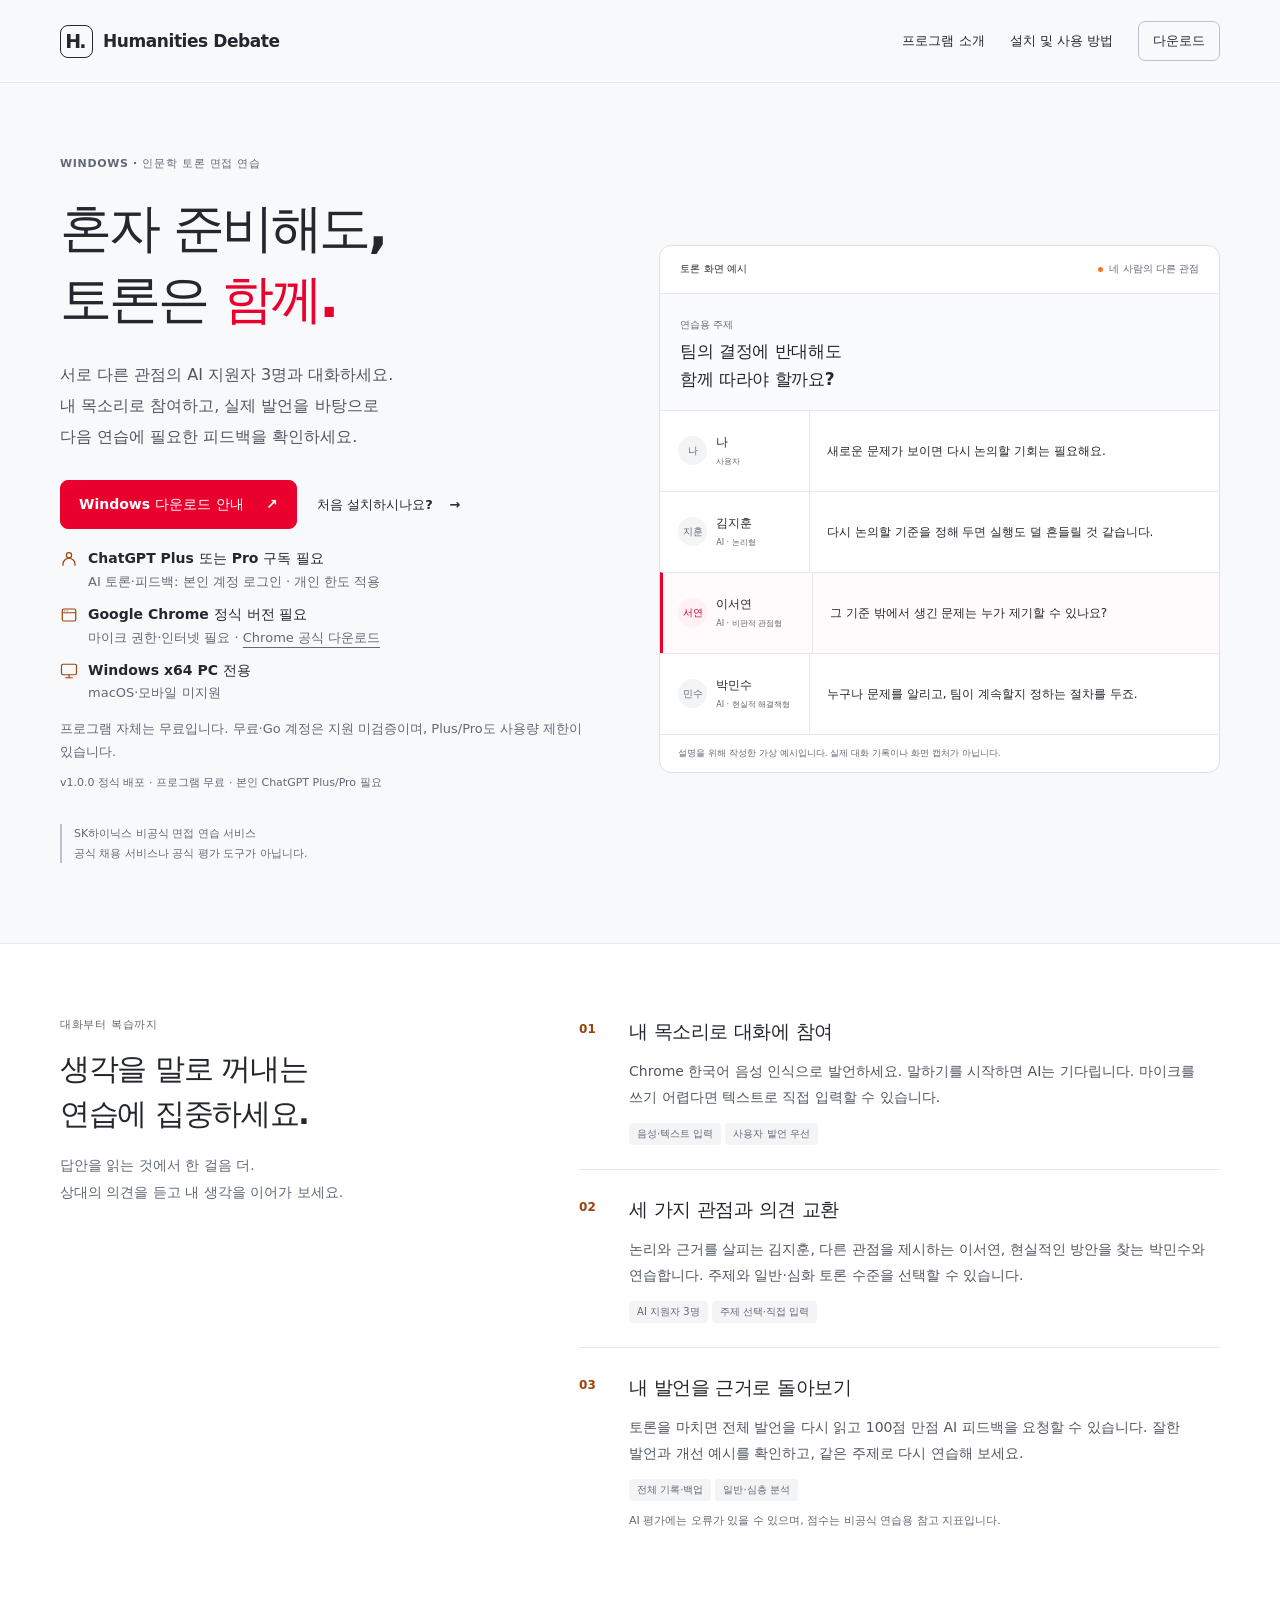
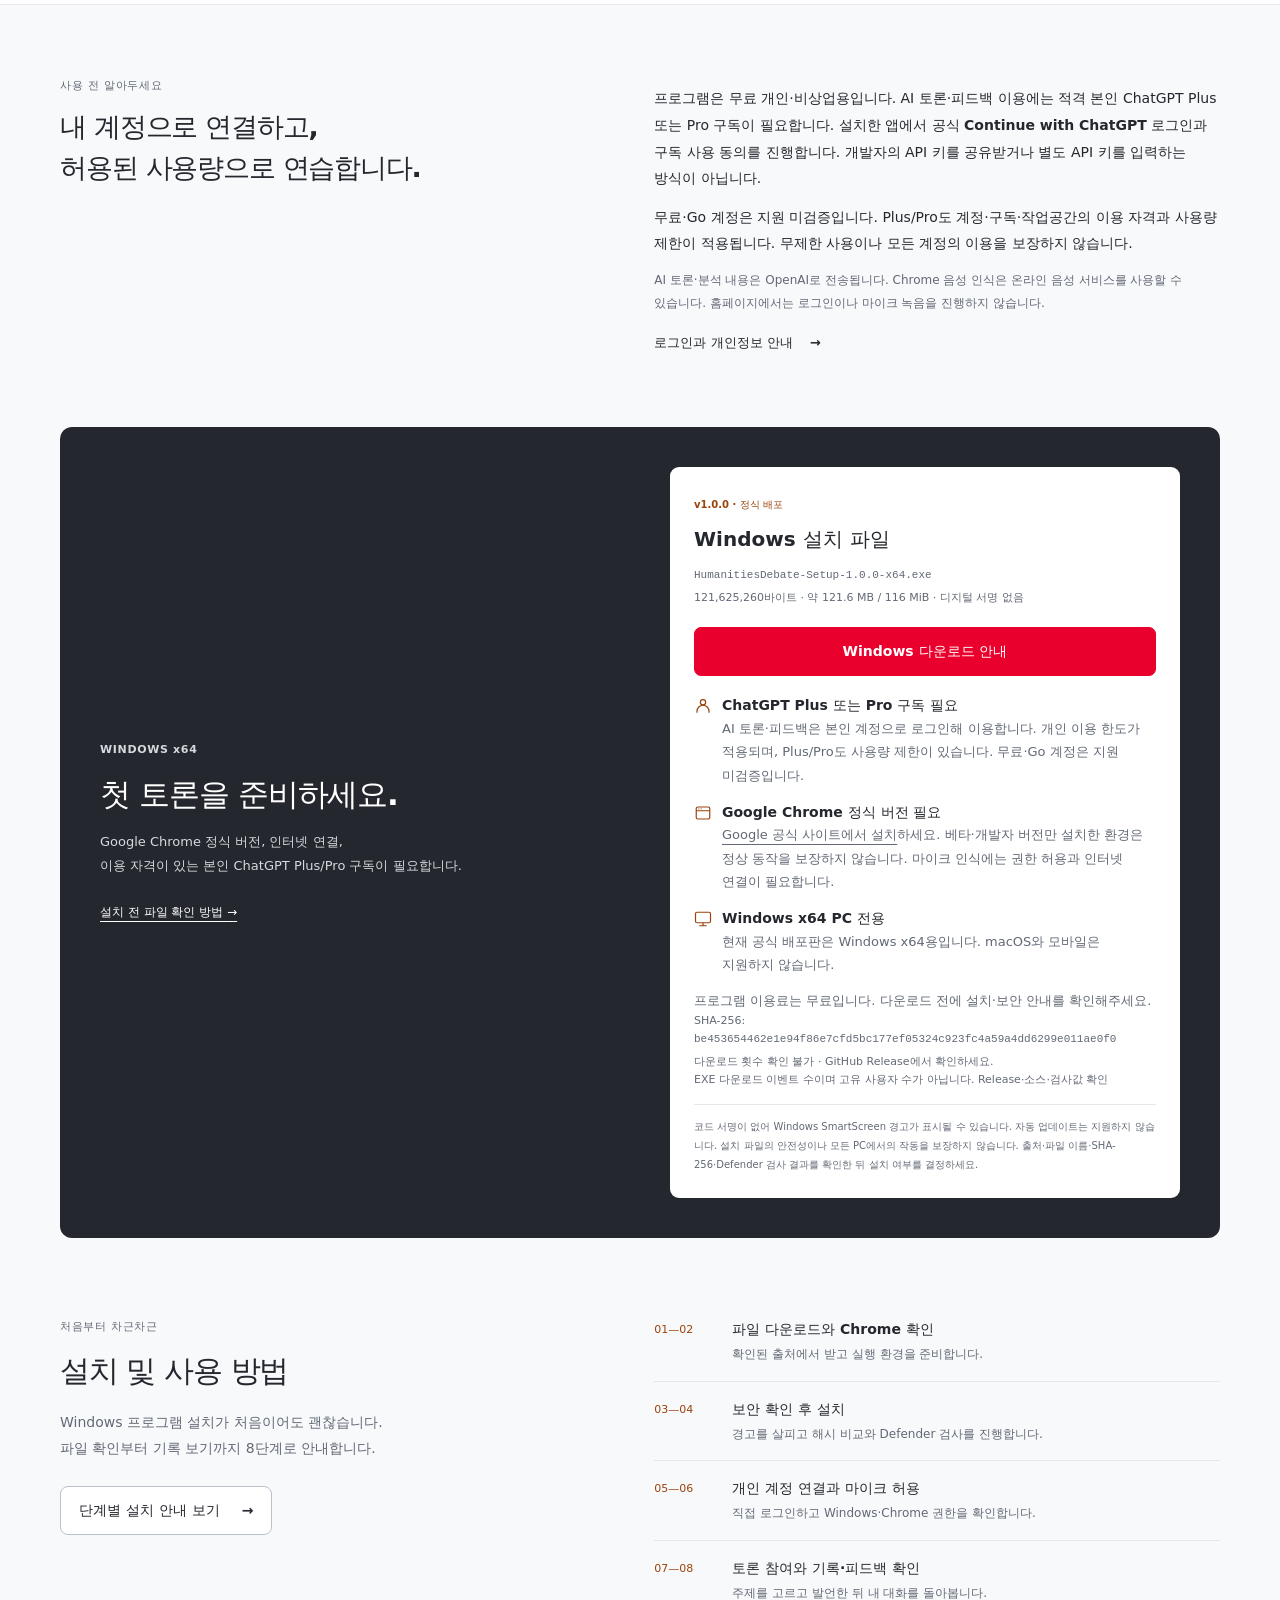
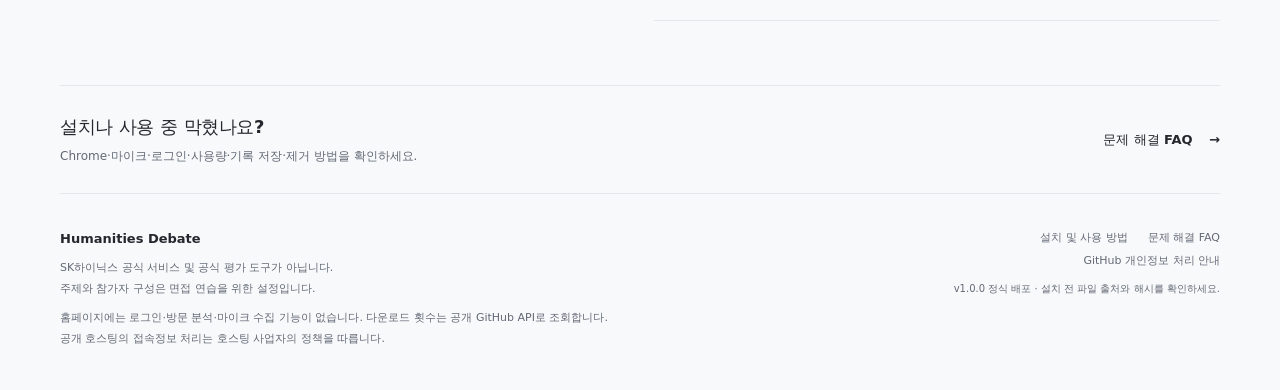
==== commit 2eae3582: "Publish verified static Humanities Debate website" ====
--- a/index.html
+++ b/index.html
@@ -21,7 +21,7 @@
       <nav aria-label="주요 메뉴">
         <a href="#features">프로그램 소개</a>
         <a href="./guide.html">설치 및 사용 방법</a>
-        <a href="#download" class="nav-download">다운로드</a>
+        <a href="./guide.html#before-download" class="nav-download">다운로드</a>
       </nav>
     </div>
   </header>
@@ -33,9 +33,15 @@
         <h1 id="hero-title">혼자 준비해도,<br>토론은 <em>함께.</em></h1>
         <p class="hero-description">서로 다른 관점의 AI 지원자 3명과 대화하세요.<br>내 목소리로 참여하고, 실제 발언을 바탕으로<br class="desktop-break"> 다음 연습에 필요한 피드백을 확인하세요.</p>
         <div class="hero-actions">
-          <a class="site-button primary" href="#download">Windows 다운로드 안내 <span aria-hidden="true">↗</span></a>
+          <a class="site-button primary" href="./guide.html#before-download">Windows 다운로드 안내 <span aria-hidden="true">↗</span></a>
           <a class="text-link" href="./guide.html">처음 설치하시나요? <span aria-hidden="true">→</span></a>
         </div>
+        <ul class="download-requirements hero-requirements" aria-label="다운로드 필수 이용 조건">
+          <li><svg viewBox="0 0 24 24" width="18" height="18" fill="none" stroke="currentColor" stroke-width="1.6" aria-hidden="true" focusable="false"><circle cx="12" cy="7" r="3.5"/><path d="M4 21v-2a8 8 0 0 1 16 0v2"/></svg><div><strong>ChatGPT Plus 또는 Pro 구독 필요</strong><p>AI 토론·피드백: 본인 계정 로그인 · 개인 한도 적용</p></div></li>
+          <li><svg viewBox="0 0 24 24" width="18" height="18" fill="none" stroke="currentColor" stroke-width="1.6" aria-hidden="true" focusable="false"><rect x="3" y="4" width="18" height="16" rx="2"/><path d="M3 9h18M6 6.5h1m2 0h1"/></svg><div><strong>Google Chrome 정식 버전 필요</strong><p>마이크 권한·인터넷 필요 · <a href="https://www.google.com/chrome/" target="_blank" rel="noopener noreferrer">Chrome 공식 다운로드</a></p></div></li>
+          <li><svg viewBox="0 0 24 24" width="18" height="18" fill="none" stroke="currentColor" stroke-width="1.6" aria-hidden="true" focusable="false"><rect x="2" y="3" width="20" height="14" rx="2"/><path d="M12 17v4m-5 0h10"/></svg><div><strong>Windows x64 PC 전용</strong><p>macOS·모바일 미지원</p></div></li>
+        </ul>
+        <p class="requirements-note">프로그램 자체는 무료입니다. 무료·Go 계정은 지원 미검증이며, Plus/Pro도 사용량 제한이 있습니다.</p>
         <p class="hero-note" data-download-summary data-ready-text="v1.0.0 정식 배포 · 프로그램 무료 · 본인 ChatGPT Plus/Pro 필요">v1.0.0 정식 배포 · 프로그램 무료 · 본인 ChatGPT Plus/Pro 필요</p>
         <p class="unofficial">SK하이닉스 비공식 면접 연습 서비스<br>공식 채용 서비스나 공식 평가 도구가 아닙니다.</p>
       </div>
@@ -64,7 +70,7 @@
 
     <section class="account-section container" aria-labelledby="account-title">
       <div><p class="eyebrow">사용 전 알아두세요</p><h2 id="account-title">내 계정으로 연결하고,<br>허용된 사용량으로 연습합니다.</h2></div>
-      <div class="account-copy"><p>프로그램은 무료 개인·비상업용입니다. 실제 AI 이용에는 적격 본인 ChatGPT Plus 또는 Pro 구독이 필요합니다. 설치한 앱에서 공식 <strong>Continue with ChatGPT</strong> 로그인과 구독 사용 동의를 진행합니다. 개발자의 API 키를 공유받거나 별도 API 키를 입력하는 방식이 아닙니다.</p><p>계정·구독·작업공간의 이용 자격과 사용량 제한이 적용됩니다. 무제한 사용이나 모든 계정의 이용을 보장하지 않습니다.</p><p class="muted">AI 토론·분석 내용은 OpenAI로 전송됩니다. Chrome 음성 인식은 온라인 음성 서비스를 사용할 수 있습니다. 홈페이지에서는 로그인이나 마이크 녹음을 진행하지 않습니다.</p><a class="text-link" href="./guide.html#step-login">로그인과 개인정보 안내 <span aria-hidden="true">→</span></a></div>
+      <div class="account-copy"><p>프로그램은 무료 개인·비상업용입니다. AI 토론·피드백 이용에는 적격 본인 ChatGPT Plus 또는 Pro 구독이 필요합니다. 설치한 앱에서 공식 <strong>Continue with ChatGPT</strong> 로그인과 구독 사용 동의를 진행합니다. 개발자의 API 키를 공유받거나 별도 API 키를 입력하는 방식이 아닙니다.</p><p>무료·Go 계정은 지원 미검증입니다. Plus/Pro도 계정·구독·작업공간의 이용 자격과 사용량 제한이 적용됩니다. 무제한 사용이나 모든 계정의 이용을 보장하지 않습니다.</p><p class="muted">AI 토론·분석 내용은 OpenAI로 전송됩니다. Chrome 음성 인식은 온라인 음성 서비스를 사용할 수 있습니다. 홈페이지에서는 로그인이나 마이크 녹음을 진행하지 않습니다.</p><a class="text-link" href="./guide.html#step-login">로그인과 개인정보 안내 <span aria-hidden="true">→</span></a></div>
     </section>
 
     <section class="download-section container" id="download" aria-labelledby="download-title">
@@ -74,7 +80,13 @@
           <span class="release-tag">v1.0.0 · 정식 배포</span><h3>Windows 설치 파일</h3>
           <p class="download-file"><code>HumanitiesDebate-Setup-1.0.0-x64.exe</code></p>
           <p class="download-size">121,625,260바이트 · 약 121.6 MB / 116 MiB · 디지털 서명 없음</p>
-          <div class="guide-download" data-download-area><button type="button" disabled aria-describedby="guide-download-status">다운로드 준비 중</button><span id="guide-download-status">검증한 GitHub 정식 Release를 연결하고 있습니다.</span></div>
+          <div class="guide-download"><a href="./guide.html#before-download">Windows 다운로드 안내</a></div>
+          <ul class="download-requirements" aria-label="다운로드 필수 이용 조건">
+            <li><svg viewBox="0 0 24 24" width="18" height="18" fill="none" stroke="currentColor" stroke-width="1.6" aria-hidden="true" focusable="false"><circle cx="12" cy="7" r="3.5"/><path d="M4 21v-2a8 8 0 0 1 16 0v2"/></svg><div><strong>ChatGPT Plus 또는 Pro 구독 필요</strong><p>AI 토론·피드백은 본인 계정으로 로그인해 이용합니다. 개인 이용 한도가 적용되며, Plus/Pro도 사용량 제한이 있습니다. 무료·Go 계정은 지원 미검증입니다.</p></div></li>
+            <li><svg viewBox="0 0 24 24" width="18" height="18" fill="none" stroke="currentColor" stroke-width="1.6" aria-hidden="true" focusable="false"><rect x="3" y="4" width="18" height="16" rx="2"/><path d="M3 9h18M6 6.5h1m2 0h1"/></svg><div><strong>Google Chrome 정식 버전 필요</strong><p><a href="https://www.google.com/chrome/" target="_blank" rel="noopener noreferrer">Google 공식 사이트에서 설치</a>하세요. 베타·개발자 버전만 설치한 환경은 정상 동작을 보장하지 않습니다. 마이크 인식에는 권한 허용과 인터넷 연결이 필요합니다.</p></div></li>
+            <li><svg viewBox="0 0 24 24" width="18" height="18" fill="none" stroke="currentColor" stroke-width="1.6" aria-hidden="true" focusable="false"><rect x="2" y="3" width="20" height="14" rx="2"/><path d="M12 17v4m-5 0h10"/></svg><div><strong>Windows x64 PC 전용</strong><p>현재 공식 배포판은 Windows x64용입니다. macOS와 모바일은 지원하지 않습니다.</p></div></li>
+          </ul>
+          <p class="requirements-note">프로그램 이용료는 무료입니다. 다운로드 전에 설치·보안 안내를 확인해주세요.</p>
           <p class="download-file">SHA-256: <code>be453654462e1e94f86e7cfd5bc177ef05324c923fc4a59a4dd6299e011ae0f0</code></p>
           <p class="download-size"><span data-download-count>다운로드 횟수 확인 중</span><br>EXE 다운로드 이벤트 수이며 고유 사용자 수가 아닙니다. <a href="https://github.com/humanities-debate/humanities-debate/releases/tag/v1.0.0" target="_blank" rel="noopener noreferrer">Release·소스·검사값 확인</a></p>
           <p class="download-caution">코드 서명이 없어 Windows SmartScreen 경고가 표시될 수 있습니다. 자동 업데이트는 지원하지 않습니다. 설치 파일의 안전성이나 모든 PC에서의 작동을 보장하지 않습니다. 출처·파일 이름·SHA-256·Defender 검사 결과를 확인한 뒤 설치 여부를 결정하세요.</p>
--- a/home.css
+++ b/home.css
@@ -23,6 +23,15 @@
 .text-link:hover { text-decoration: underline; }
 .text-link > span { display: inline-block; margin-left: 12px; }
 .hero-note { color: var(--color-muted); font-size: 11px; }
+.download-requirements { list-style: none; margin: 18px 0 0; padding: 0; display: grid; gap: 14px; }
+.download-requirements > li { display: flex; align-items: flex-start; gap: 10px; min-width: 0; }
+.download-requirements svg { flex-shrink: 0; color: var(--color-orange-text); margin-top: 3px; }
+.download-requirements strong { display: block; color: var(--color-text); font-size: 14px; line-height: 1.6; }
+.download-requirements p, .requirements-note { color: var(--color-muted); font-size: 13px; line-height: 1.8; word-break: keep-all; overflow-wrap: anywhere; }
+.download-requirements a { text-decoration: underline; }
+.requirements-note { margin-top: 12px; }
+.hero-requirements { gap: 10px; }
+.hero-copy > .requirements-note { margin-bottom: 10px; }
 .unofficial { margin-top: 32px; padding-left: 12px; border-left: 2px solid var(--color-border-hover); color: var(--color-muted); font-size: 11px; line-height: 1.8; }
 .debate-preview { min-width: 0; margin: 0; border: 1px solid #DDE0E6; border-radius: 12px; background: var(--color-surface); overflow: hidden; }
 .preview-heading { display: flex; justify-content: space-between; align-items: center; gap: 12px; padding: 15px 20px; border-bottom: 1px solid var(--color-border); font-size: 10px; }
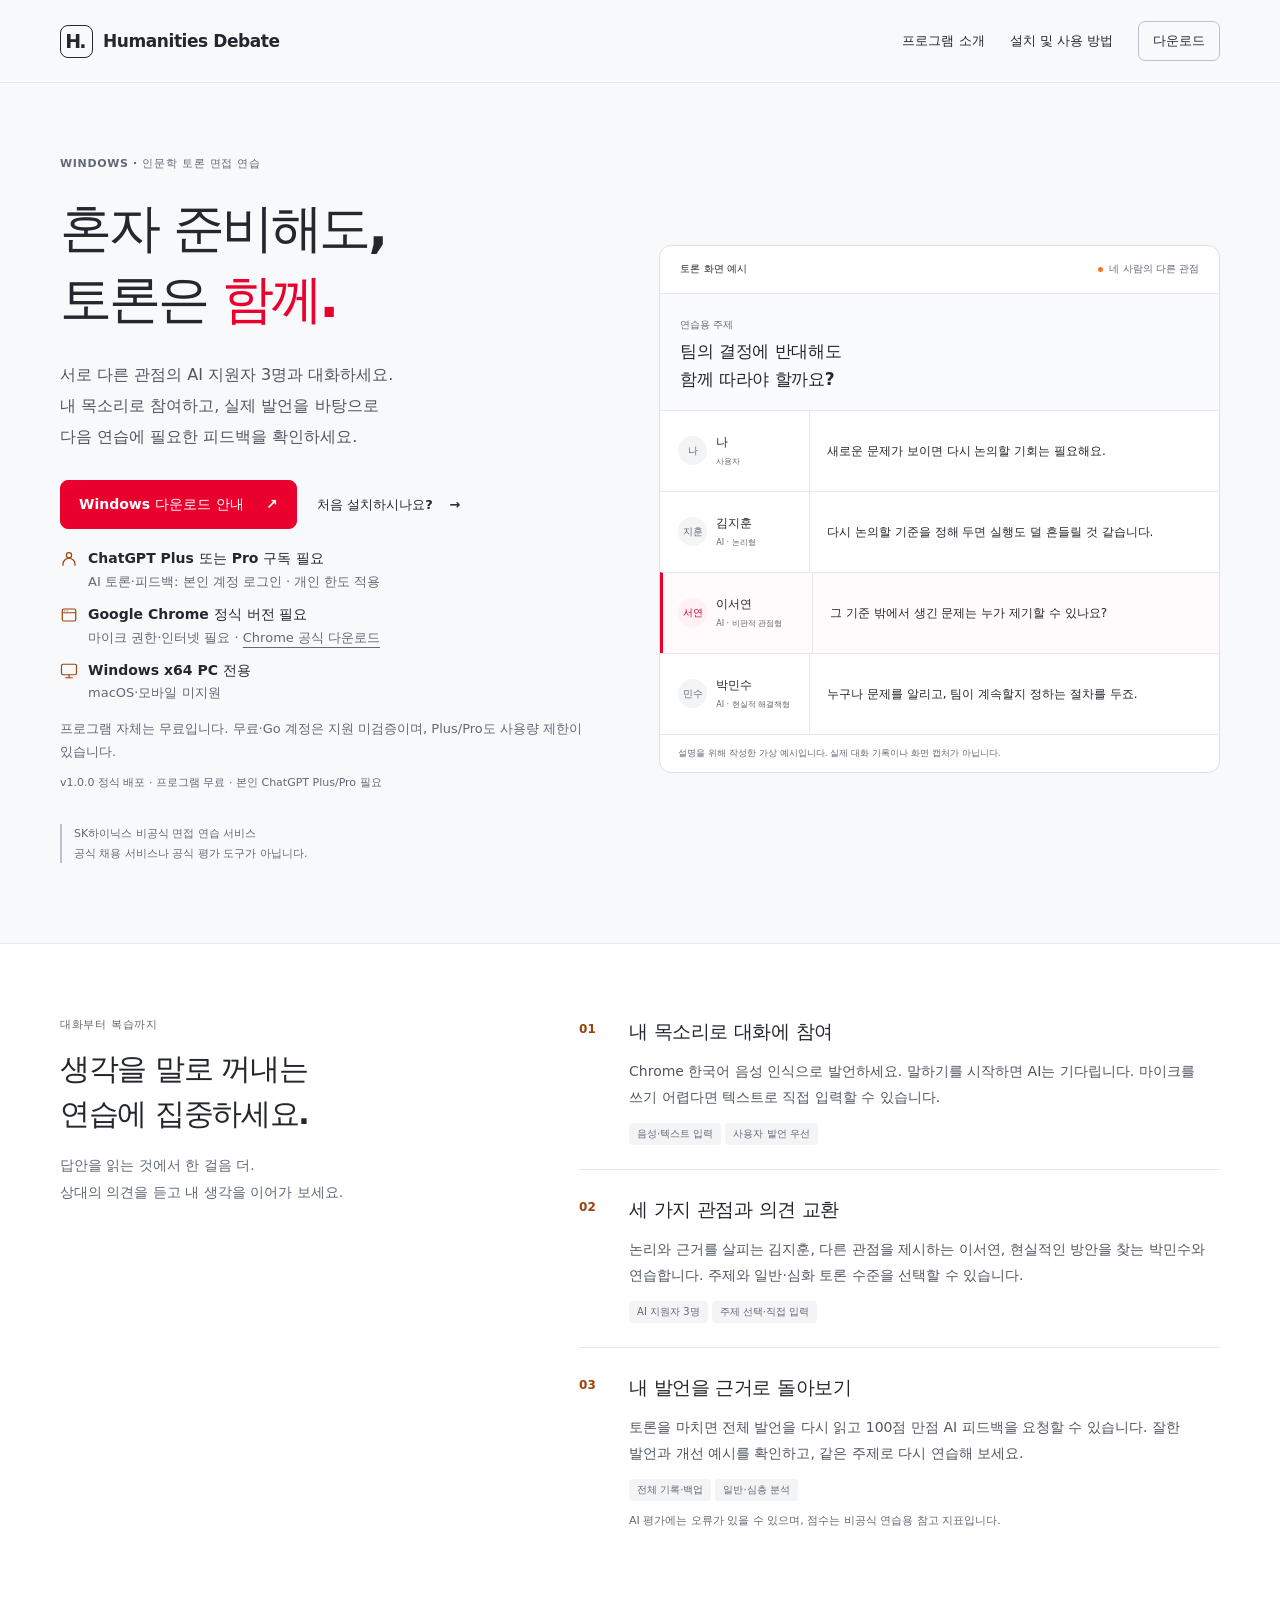
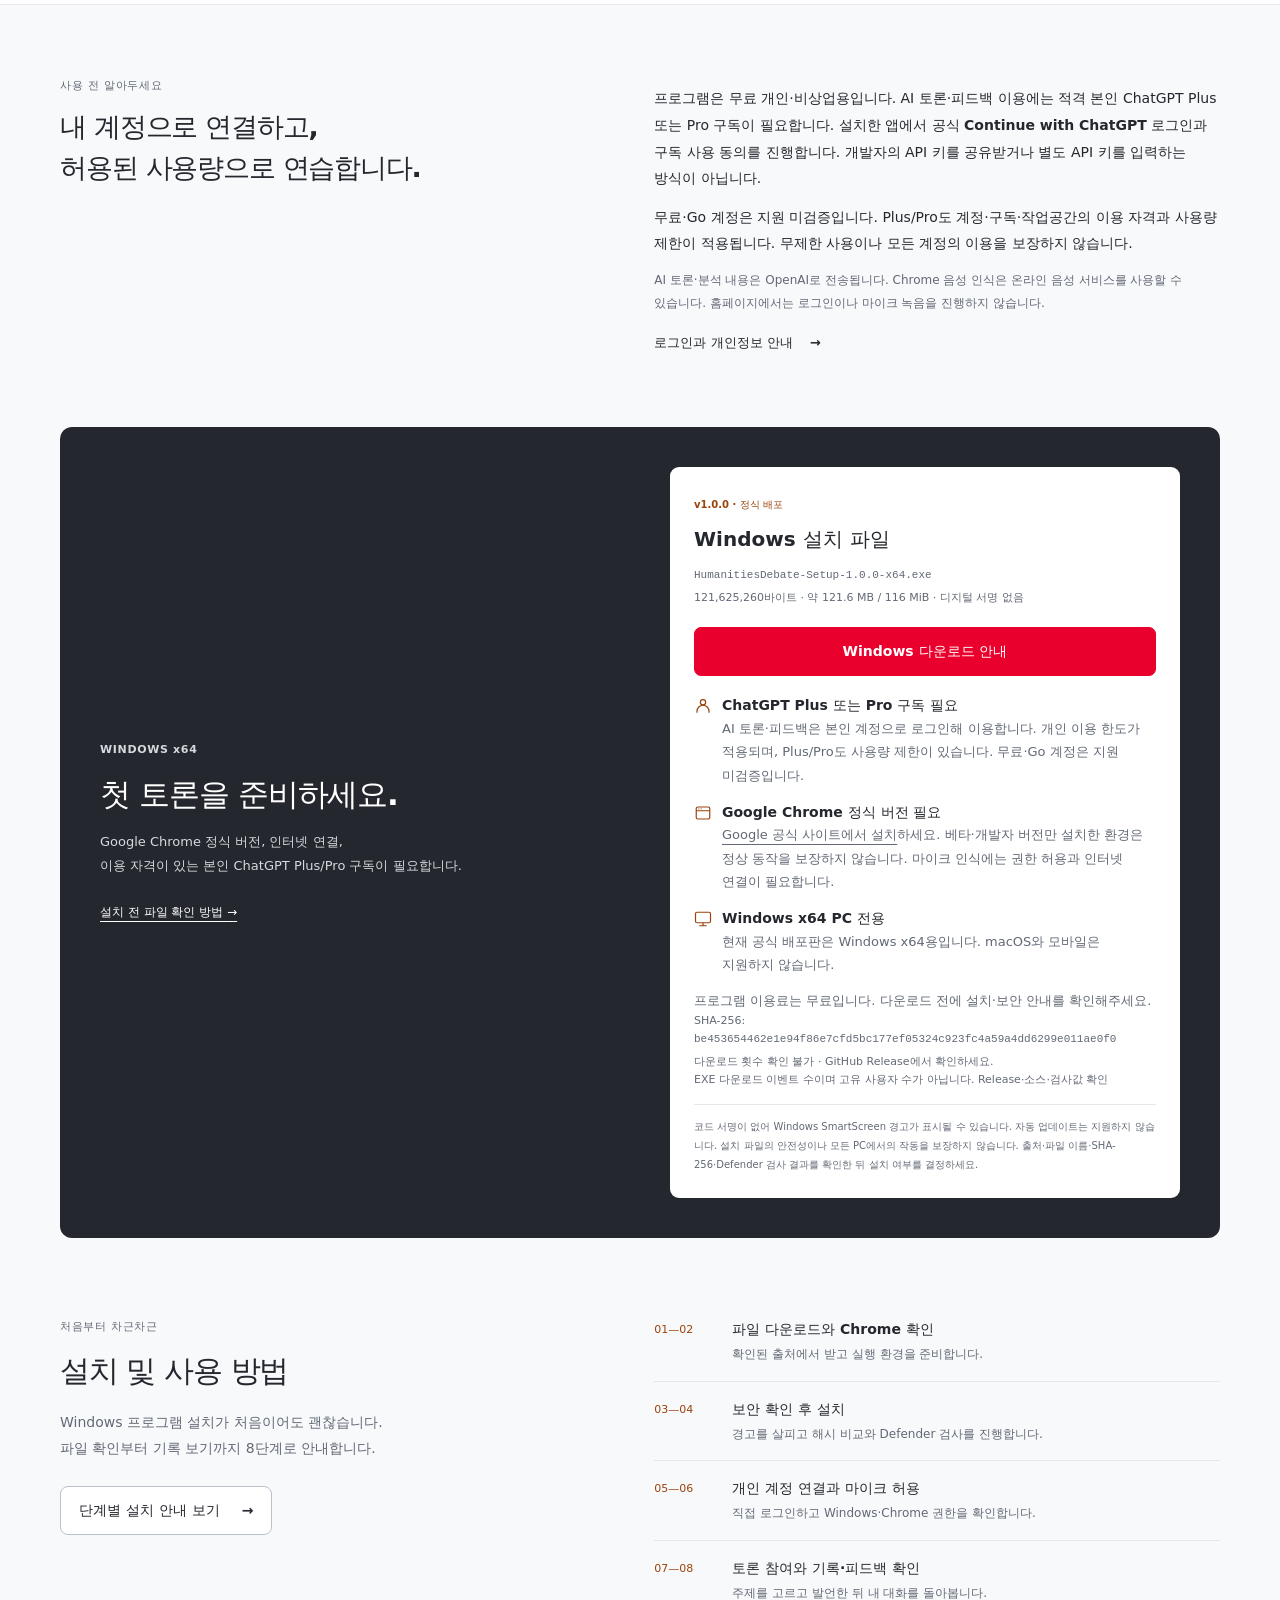
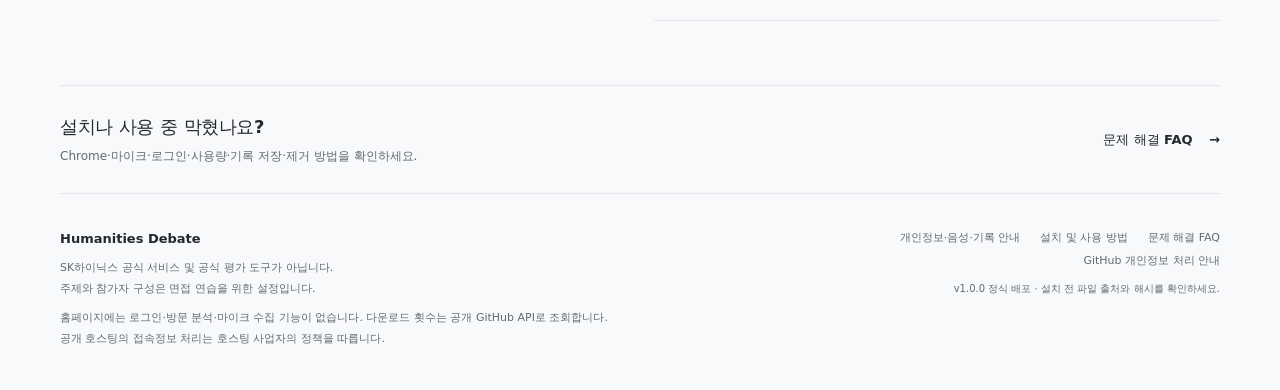
==== commit f8239ba7: "Publish verified static Humanities Debate website" ====
--- a/index.html
+++ b/index.html
@@ -70,7 +70,7 @@
 
     <section class="account-section container" aria-labelledby="account-title">
       <div><p class="eyebrow">사용 전 알아두세요</p><h2 id="account-title">내 계정으로 연결하고,<br>허용된 사용량으로 연습합니다.</h2></div>
-      <div class="account-copy"><p>프로그램은 무료 개인·비상업용입니다. AI 토론·피드백 이용에는 적격 본인 ChatGPT Plus 또는 Pro 구독이 필요합니다. 설치한 앱에서 공식 <strong>Continue with ChatGPT</strong> 로그인과 구독 사용 동의를 진행합니다. 개발자의 API 키를 공유받거나 별도 API 키를 입력하는 방식이 아닙니다.</p><p>무료·Go 계정은 지원 미검증입니다. Plus/Pro도 계정·구독·작업공간의 이용 자격과 사용량 제한이 적용됩니다. 무제한 사용이나 모든 계정의 이용을 보장하지 않습니다.</p><p class="muted">AI 토론·분석 내용은 OpenAI로 전송됩니다. Chrome 음성 인식은 온라인 음성 서비스를 사용할 수 있습니다. 홈페이지에서는 로그인이나 마이크 녹음을 진행하지 않습니다.</p><a class="text-link" href="./guide.html#step-login">로그인과 개인정보 안내 <span aria-hidden="true">→</span></a></div>
+      <div class="account-copy"><p>프로그램은 무료 개인·비상업용입니다. AI 토론·피드백 이용에는 적격 본인 ChatGPT Plus 또는 Pro 구독이 필요합니다. 설치한 앱에서 공식 <strong>Continue with ChatGPT</strong> 로그인과 구독 사용 동의를 진행합니다. 개발자의 API 키를 공유받거나 별도 API 키를 입력하는 방식이 아닙니다.</p><p>무료·Go 계정은 지원 미검증입니다. Plus/Pro도 계정·구독·작업공간의 이용 자격과 사용량 제한이 적용됩니다. 무제한 사용이나 모든 계정의 이용을 보장하지 않습니다.</p><p class="muted">AI 토론·분석 내용은 OpenAI로 전송됩니다. Chrome 음성 인식은 온라인 음성 서비스를 사용할 수 있습니다. 홈페이지에서는 로그인이나 마이크 녹음을 진행하지 않습니다.</p><a class="text-link" href="./guide.html#privacy-data">로그인과 개인정보 안내 <span aria-hidden="true">→</span></a></div>
     </section>
 
     <section class="download-section container" id="download" aria-labelledby="download-title">
@@ -102,6 +102,6 @@
     <section class="faq-link-section container" aria-labelledby="help-title"><div><h2 id="help-title">설치나 사용 중 막혔나요?</h2><p>Chrome·마이크·로그인·사용량·기록 저장·제거 방법을 확인하세요.</p></div><a class="text-link" href="./guide.html#guide-faq">문제 해결 FAQ <span aria-hidden="true">→</span></a></section>
   </main>
 
-  <footer class="site-footer container"><div><strong>Humanities Debate</strong><p>SK하이닉스 공식 서비스 및 공식 평가 도구가 아닙니다.<br>주제와 참가자 구성은 면접 연습을 위한 설정입니다.</p><p>홈페이지에는 로그인·방문 분석·마이크 수집 기능이 없습니다. 다운로드 횟수는 공개 GitHub API로 조회합니다.<br>공개 호스팅의 접속정보 처리는 호스팅 사업자의 정책을 따릅니다.</p></div><div class="footer-links"><a href="./guide.html">설치 및 사용 방법</a><a href="./guide.html#guide-faq">문제 해결 FAQ</a><a href="https://docs.github.com/en/site-policy/privacy-policies/github-general-privacy-statement" target="_blank" rel="noopener noreferrer">GitHub 개인정보 처리 안내</a><span data-download-summary data-ready-text="v1.0.0 정식 배포 · 설치 전 파일 출처와 해시를 확인하세요.">v1.0.0 정식 배포 · 설치 전 파일 출처와 해시를 확인하세요.</span></div></footer>
+  <footer class="site-footer container"><div><strong>Humanities Debate</strong><p>SK하이닉스 공식 서비스 및 공식 평가 도구가 아닙니다.<br>주제와 참가자 구성은 면접 연습을 위한 설정입니다.</p><p>홈페이지에는 로그인·방문 분석·마이크 수집 기능이 없습니다. 다운로드 횟수는 공개 GitHub API로 조회합니다.<br>공개 호스팅의 접속정보 처리는 호스팅 사업자의 정책을 따릅니다.</p></div><div class="footer-links"><a href="./guide.html#privacy-data">개인정보·음성·기록 안내</a><a href="./guide.html">설치 및 사용 방법</a><a href="./guide.html#guide-faq">문제 해결 FAQ</a><a href="https://docs.github.com/en/site-policy/privacy-policies/github-general-privacy-statement" target="_blank" rel="noopener noreferrer">GitHub 개인정보 처리 안내</a><span data-download-summary data-ready-text="v1.0.0 정식 배포 · 설치 전 파일 출처와 해시를 확인하세요.">v1.0.0 정식 배포 · 설치 전 파일 출처와 해시를 확인하세요.</span></div></footer>
 </body>
 </html>
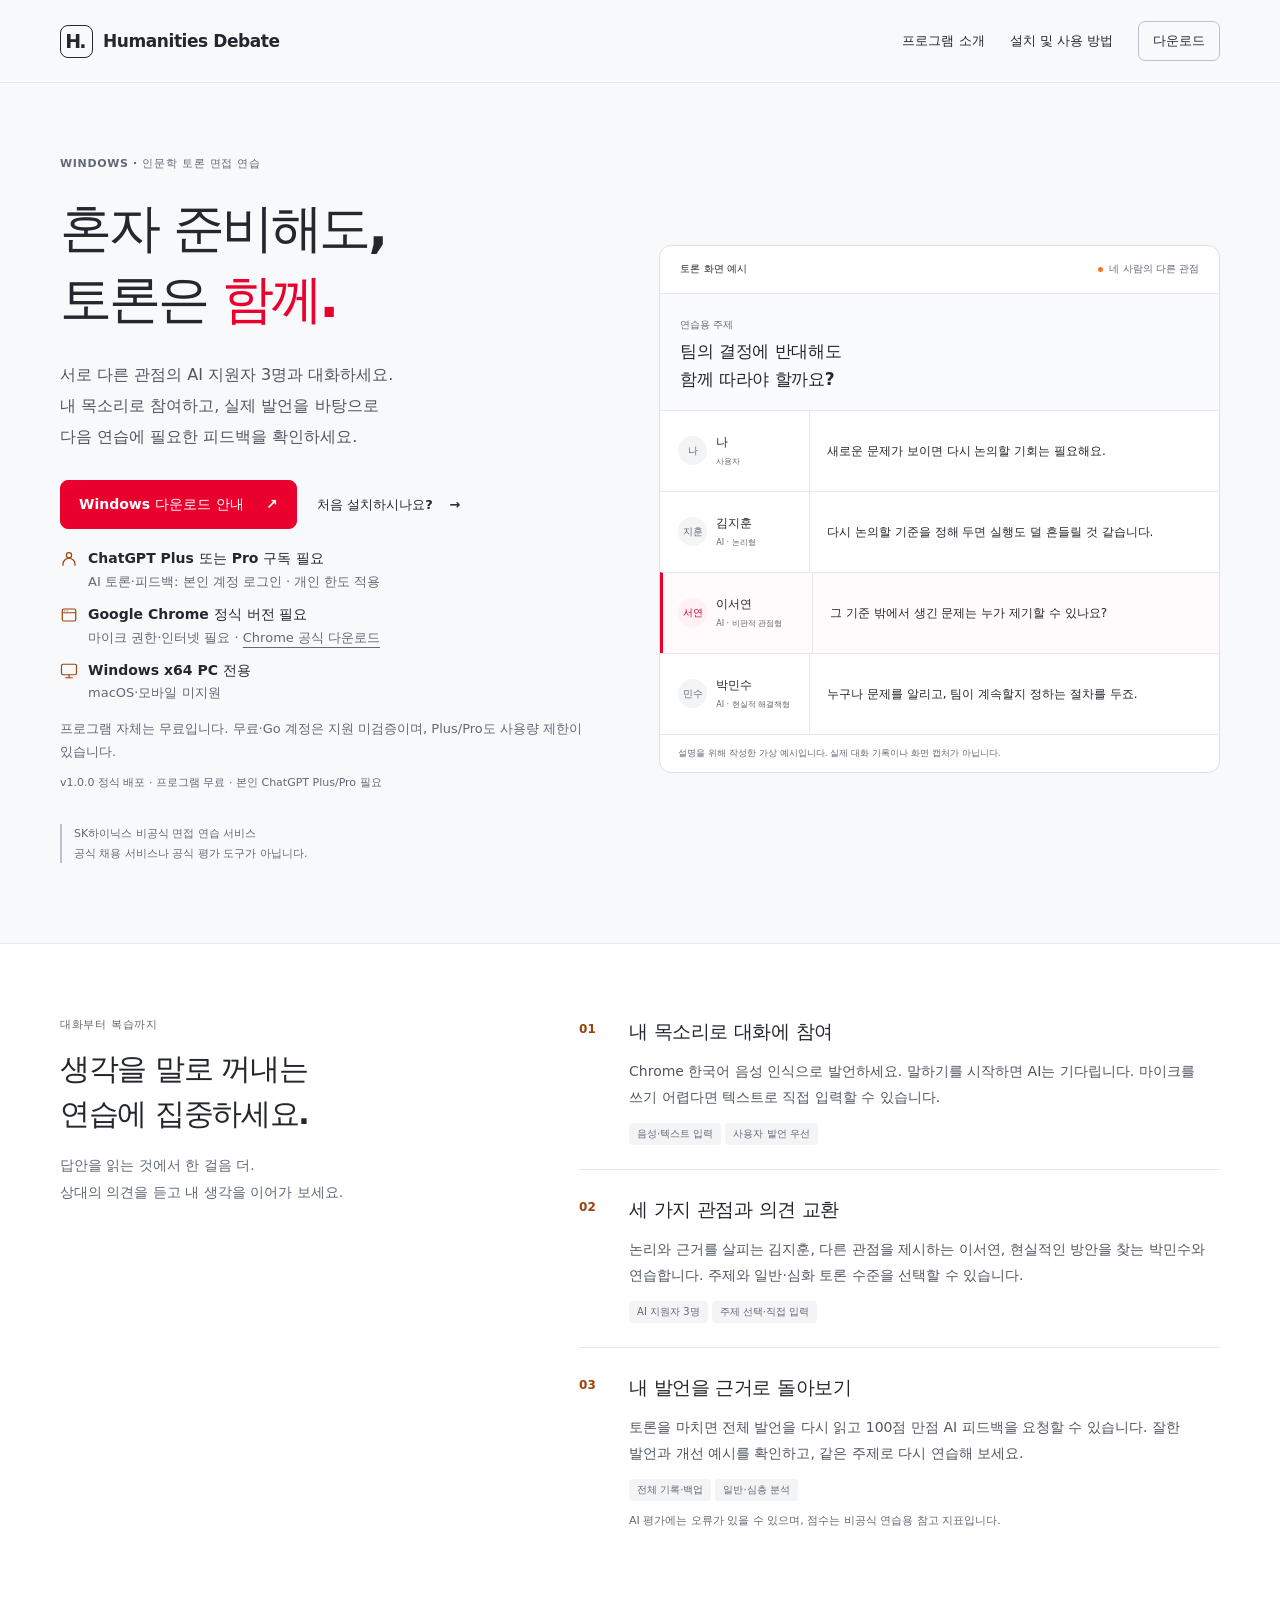
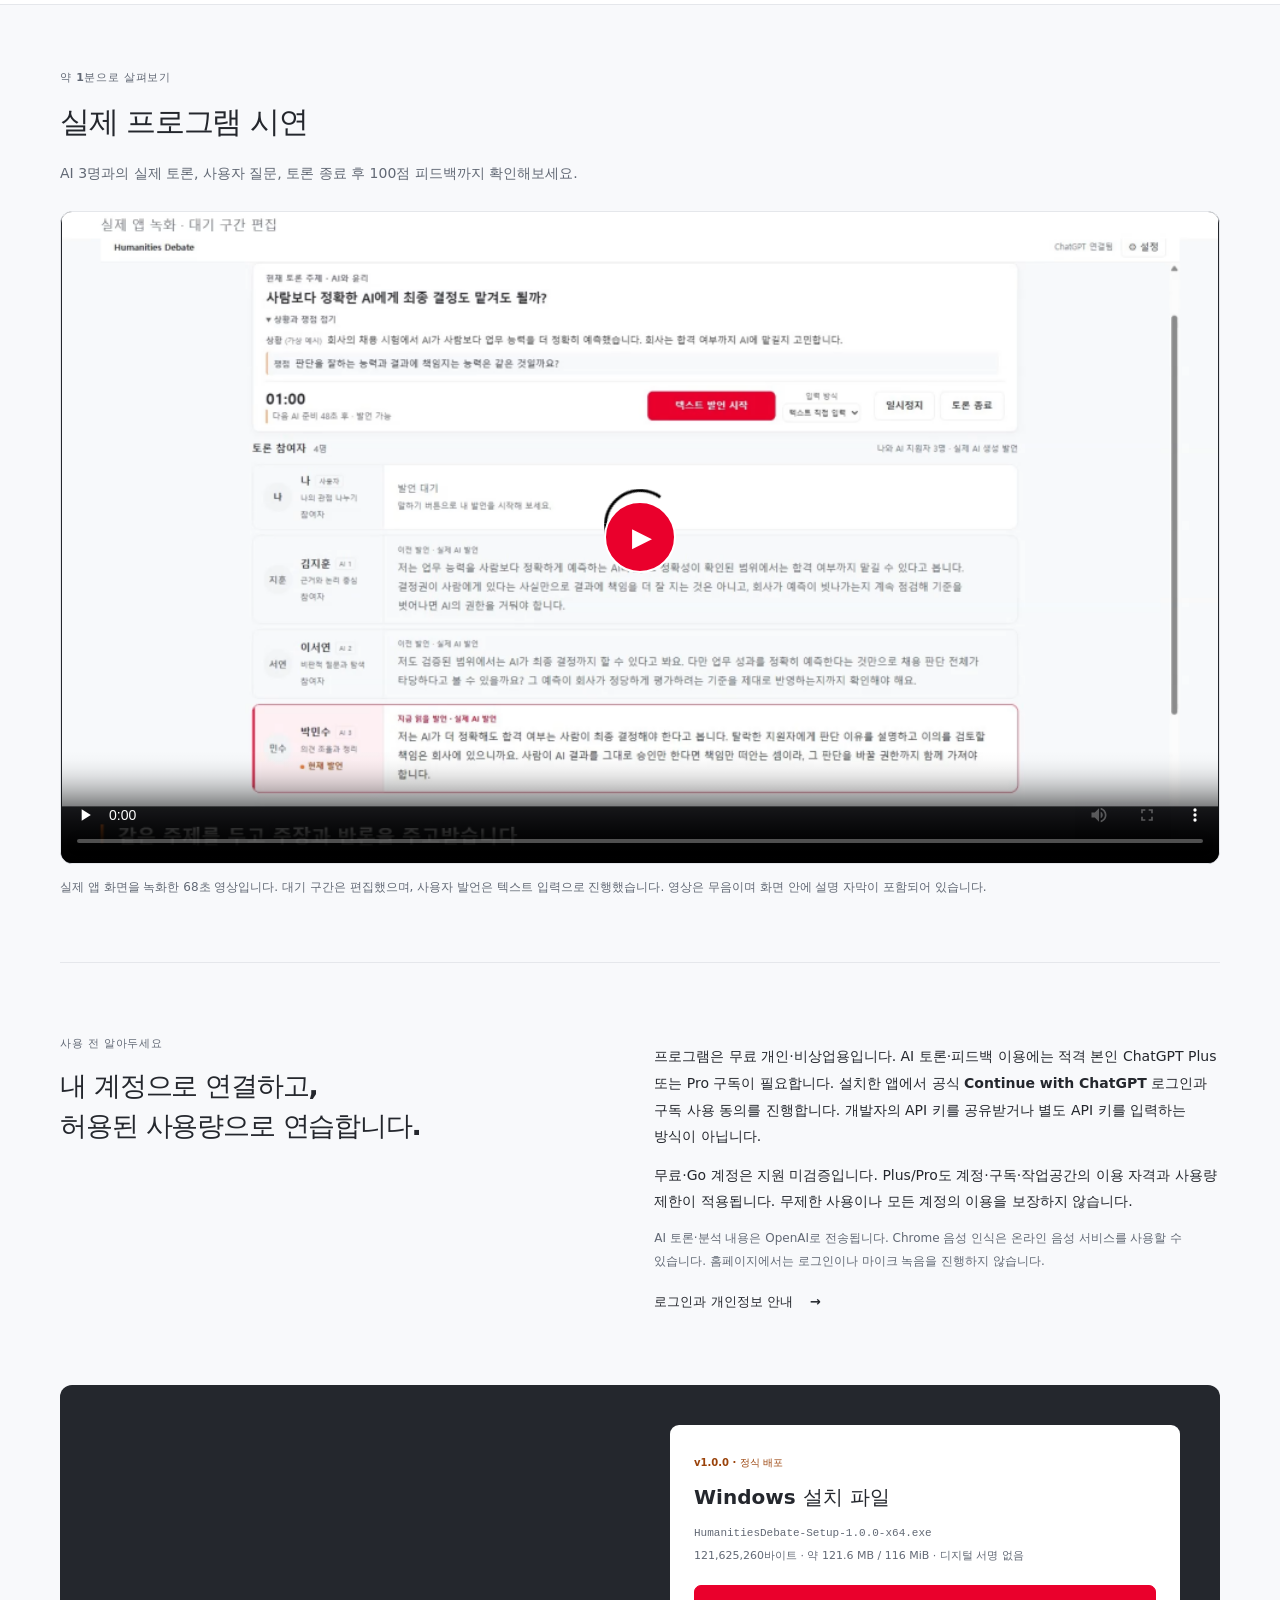
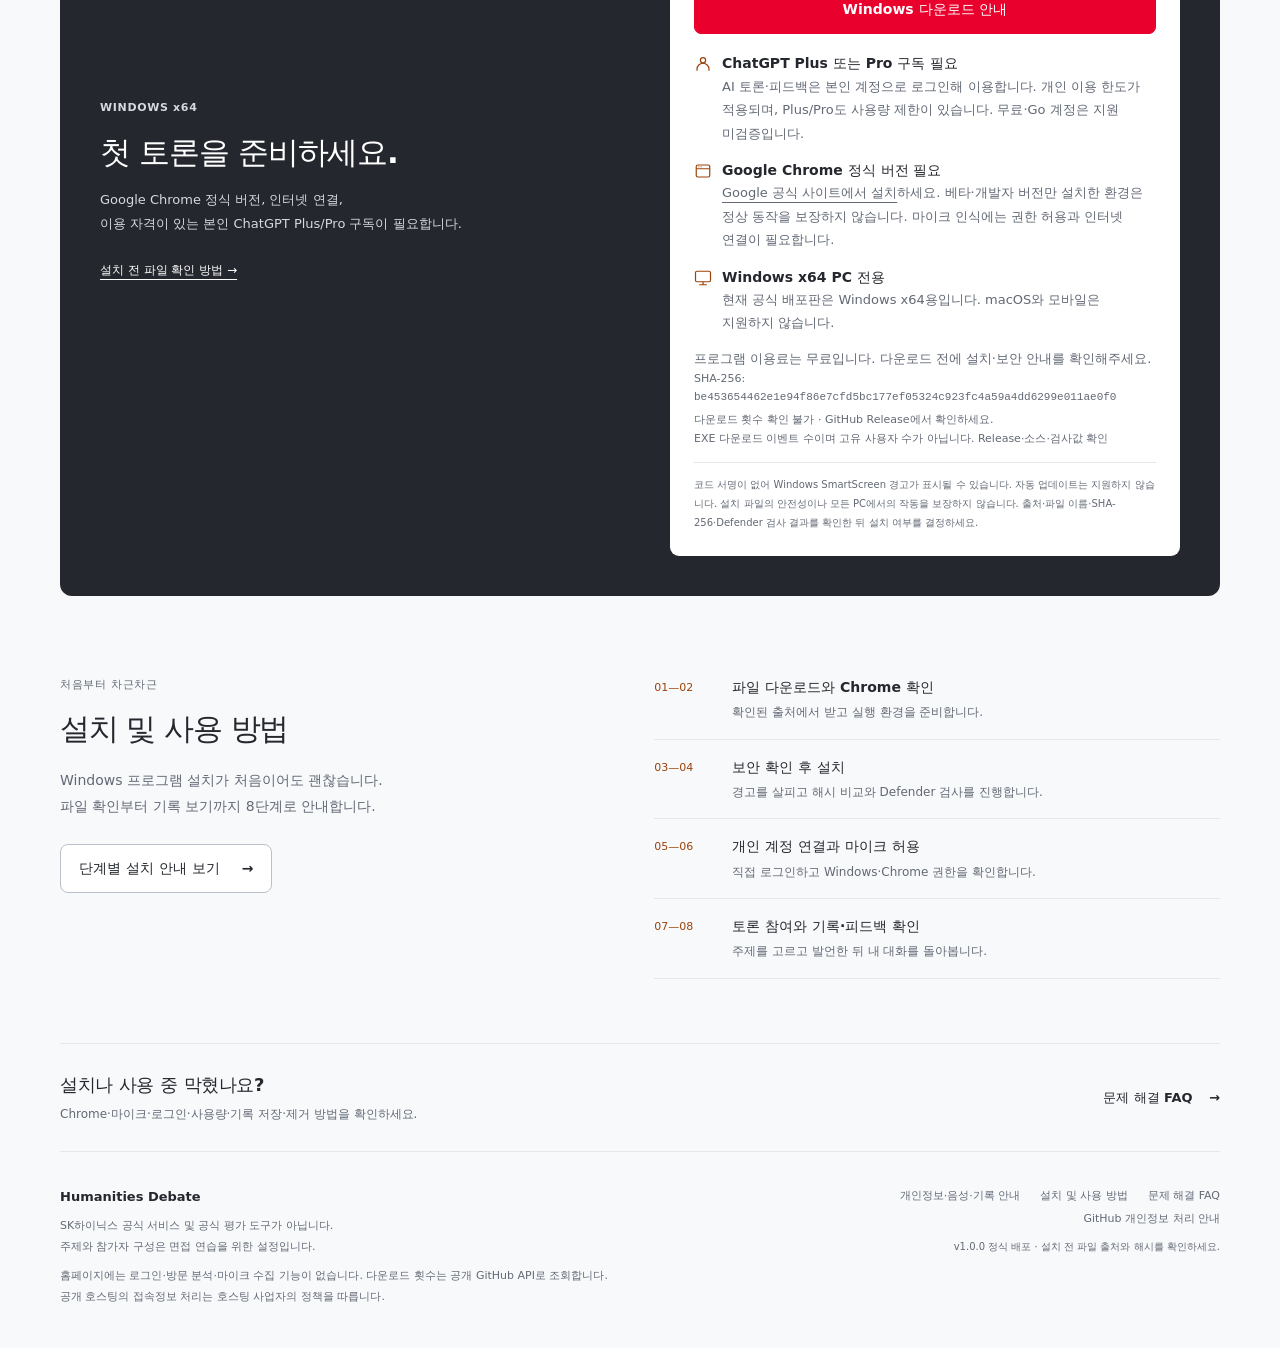
==== commit 57320998: "Publish verified static Humanities Debate website" ====
--- a/index.html
+++ b/index.html
@@ -12,6 +12,7 @@
   <link rel="stylesheet" href="./home.css">
   <script src="./config.js" defer></script>
   <script src="./site.js" defer></script>
+  <script src="./demo.js" defer></script>
 </head>
 <body class="home-page">
   <a class="skip-link" href="#main">본문 바로가기</a>
@@ -68,6 +69,21 @@
       </div>
     </section>
 
+    <section class="demo-section container" id="demo" aria-labelledby="demo-title">
+      <div class="demo-intro"><p class="eyebrow">약 1분으로 살펴보기</p><h2 id="demo-title">실제 프로그램 시연</h2><p>AI 3명과의 실제 토론, 사용자 질문, 토론 종료 후 100점 피드백까지 확인해보세요.</p></div>
+      <figure class="demo-figure">
+        <div class="demo-player">
+          <video id="program-demo" controls playsinline preload="none" width="1920" height="1080" poster="./assets/demo-poster.png" aria-label="Humanities Debate 실제 프로그램 시연 영상" aria-describedby="demo-caption" tabindex="0">
+            <source src="./assets/Humanities-Debate-v1.0.0-demo.mp4" type="video/mp4">
+            이 브라우저에서는 영상을 재생할 수 없습니다. <a href="./assets/Humanities-Debate-v1.0.0-demo.mp4">시연 영상 파일 열기</a>
+          </video>
+          <button class="demo-play" type="button" aria-label="실제 프로그램 시연 영상 재생" aria-controls="program-demo" hidden><span aria-hidden="true">▶</span></button>
+        </div>
+        <figcaption id="demo-caption">실제 앱 화면을 녹화한 68초 영상입니다. 대기 구간은 편집했으며, 사용자 발언은 텍스트 입력으로 진행했습니다. 영상은 무음이며 화면 안에 설명 자막이 포함되어 있습니다.</figcaption>
+      </figure>
+      <p class="demo-status" data-demo-status role="status"></p>
+    </section>
+
     <section class="account-section container" aria-labelledby="account-title">
       <div><p class="eyebrow">사용 전 알아두세요</p><h2 id="account-title">내 계정으로 연결하고,<br>허용된 사용량으로 연습합니다.</h2></div>
       <div class="account-copy"><p>프로그램은 무료 개인·비상업용입니다. AI 토론·피드백 이용에는 적격 본인 ChatGPT Plus 또는 Pro 구독이 필요합니다. 설치한 앱에서 공식 <strong>Continue with ChatGPT</strong> 로그인과 구독 사용 동의를 진행합니다. 개발자의 API 키를 공유받거나 별도 API 키를 입력하는 방식이 아닙니다.</p><p>무료·Go 계정은 지원 미검증입니다. Plus/Pro도 계정·구독·작업공간의 이용 자격과 사용량 제한이 적용됩니다. 무제한 사용이나 모든 계정의 이용을 보장하지 않습니다.</p><p class="muted">AI 토론·분석 내용은 OpenAI로 전송됩니다. Chrome 음성 인식은 온라인 음성 서비스를 사용할 수 있습니다. 홈페이지에서는 로그인이나 마이크 녹음을 진행하지 않습니다.</p><a class="text-link" href="./guide.html#privacy-data">로그인과 개인정보 안내 <span aria-hidden="true">→</span></a></div>
--- a/home.css
+++ b/home.css
@@ -63,6 +63,19 @@
 .feature-row p { font-size: 14px; line-height: 1.9; color: #505762; word-break: keep-all; }
 .feature-tag { display: inline-block; font-size: 10px; padding: 3px 8px; background: var(--color-subtle); border-radius: 4px; margin: 12px 4px 0 0; color: var(--color-muted); }
 .feature-row .feature-footnote { margin-top: 10px; font-size: 11px; color: var(--color-muted); }
+.demo-section { padding-block: 64px; border-bottom: 1px solid var(--color-border); scroll-margin-top: 82px; }
+.demo-intro { margin-bottom: 24px; }
+.demo-intro h2 { font-size: 30px; line-height: 1.5; letter-spacing: -.045em; margin: 12px 0 16px; }
+.demo-intro > p:last-child { font-size: 14px; line-height: 1.9; color: var(--color-muted); word-break: keep-all; }
+.demo-figure { margin: 0; }
+.demo-player { position: relative; aspect-ratio: 16 / 9; overflow: hidden; border: 1px solid var(--color-border); border-radius: var(--radius-panel); background: var(--color-text); }
+.demo-player video { display: block; width: 100%; height: 100%; object-fit: contain; }
+.demo-player .demo-play { position: absolute; top: 50%; left: 50%; transform: translate(-50%, -50%); display: grid; place-items: center; width: 72px; height: 72px; border: 2px solid #FFF; border-radius: 50%; background: var(--color-primary); color: #FFF; font-size: 26px; padding: 0 0 0 4px; }
+.demo-player .demo-play:hover { background: var(--color-red-hover); border-color: #FFF; }
+.demo-player .demo-play[hidden] { display: none; }
+.demo-player video:focus-visible { outline-offset: -4px; }
+.demo-figure figcaption, .demo-status { margin-top: 12px; font-size: 12px; line-height: 1.9; color: var(--color-muted); word-break: keep-all; }
+.demo-status:empty { display: none; }
 .account-section { display: grid; grid-template-columns: 1fr 1.1fr; gap: 80px; padding-block: 72px; }
 .account-section h2 { font-size: 27px; }
 .account-copy { padding-top: 8px; }
@@ -135,6 +148,9 @@
   .preview-person { padding-left: 15px; }
   .is-current .preview-person { padding-left: 12px; }
   .features-section { padding-block: 42px; scroll-margin-top: 140px; }
+  .demo-section { padding-block: 42px; scroll-margin-top: 140px; }
+  .demo-intro h2 { font-size: 27px; }
+  .demo-player .demo-play { width: 56px; height: 56px; font-size: 20px; }
   .features-section > .container, .account-section, .download-panel, .help-section { grid-template-columns: 1fr; gap: 30px; }
   .section-intro h2, .account-section h2, .help-intro h2 { font-size: 27px; }
   .feature-row { grid-template-columns: 25px minmax(0, 1fr); gap: 10px; }
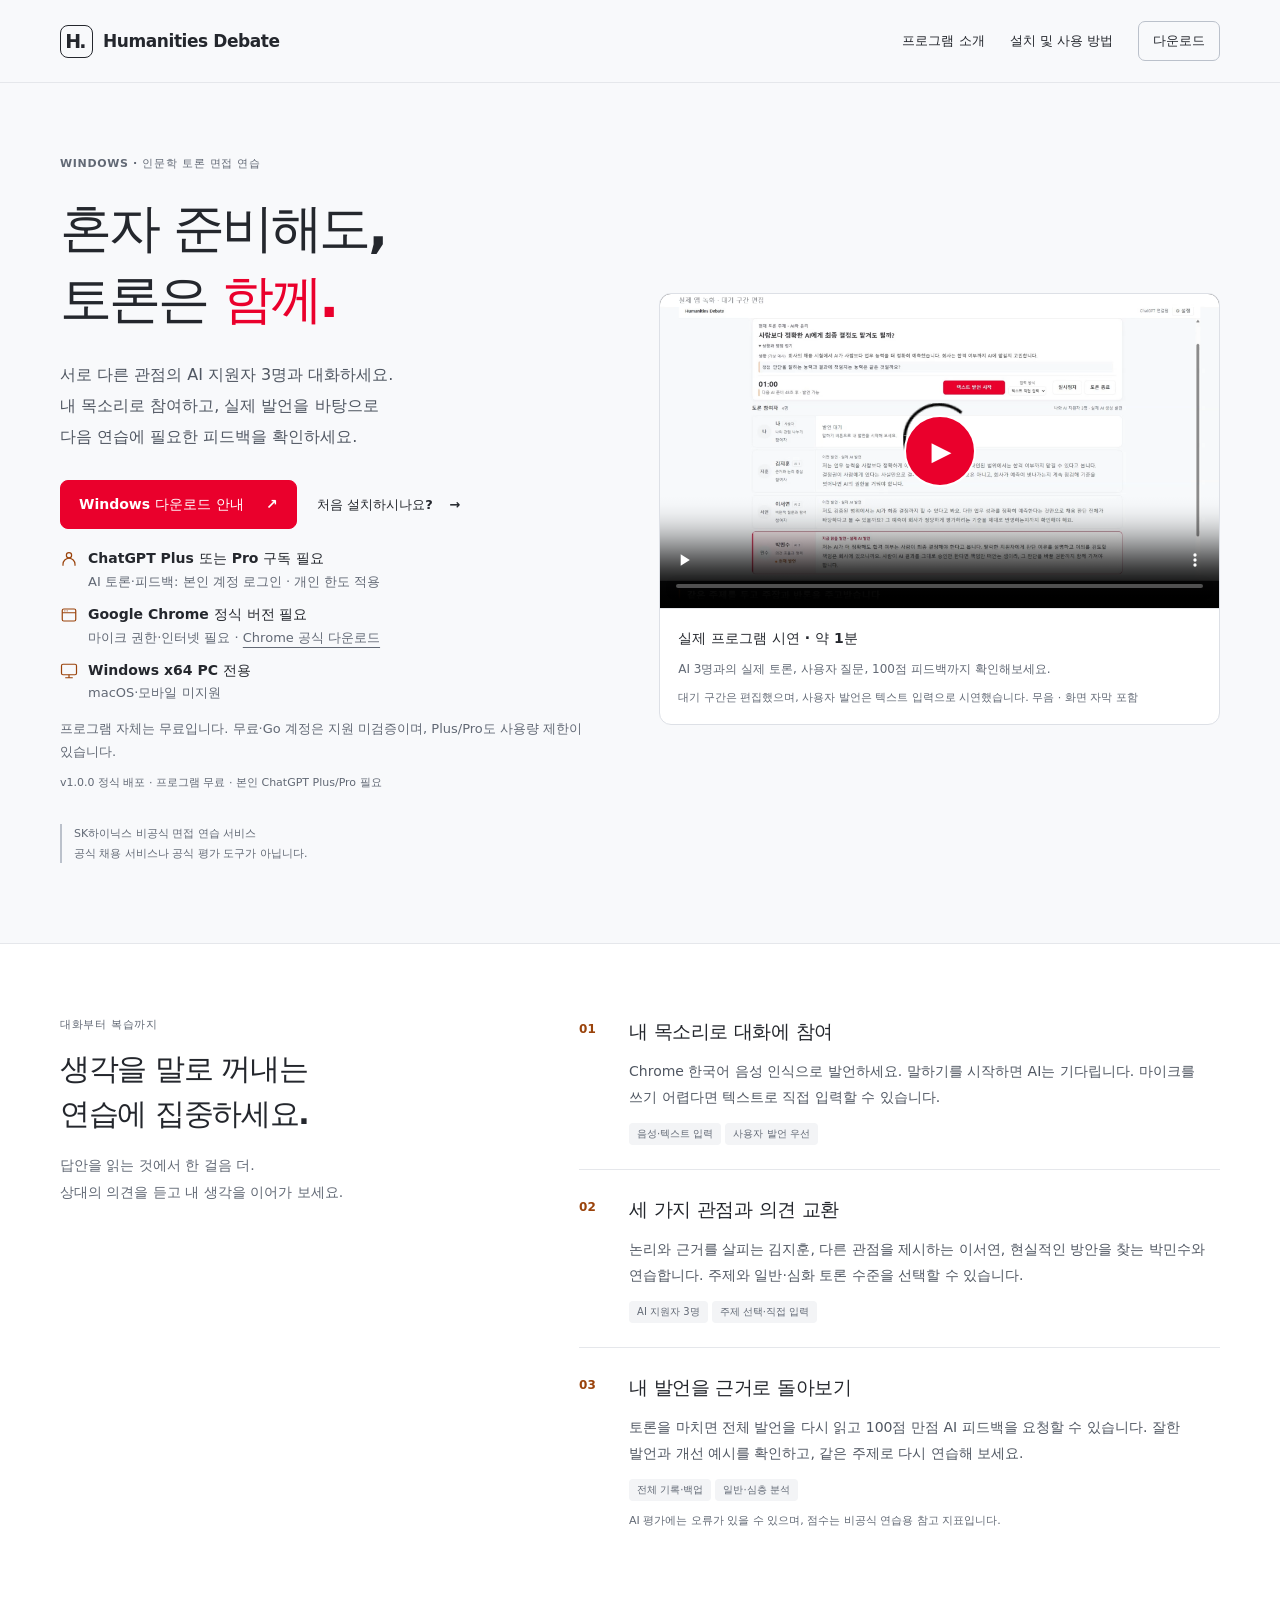
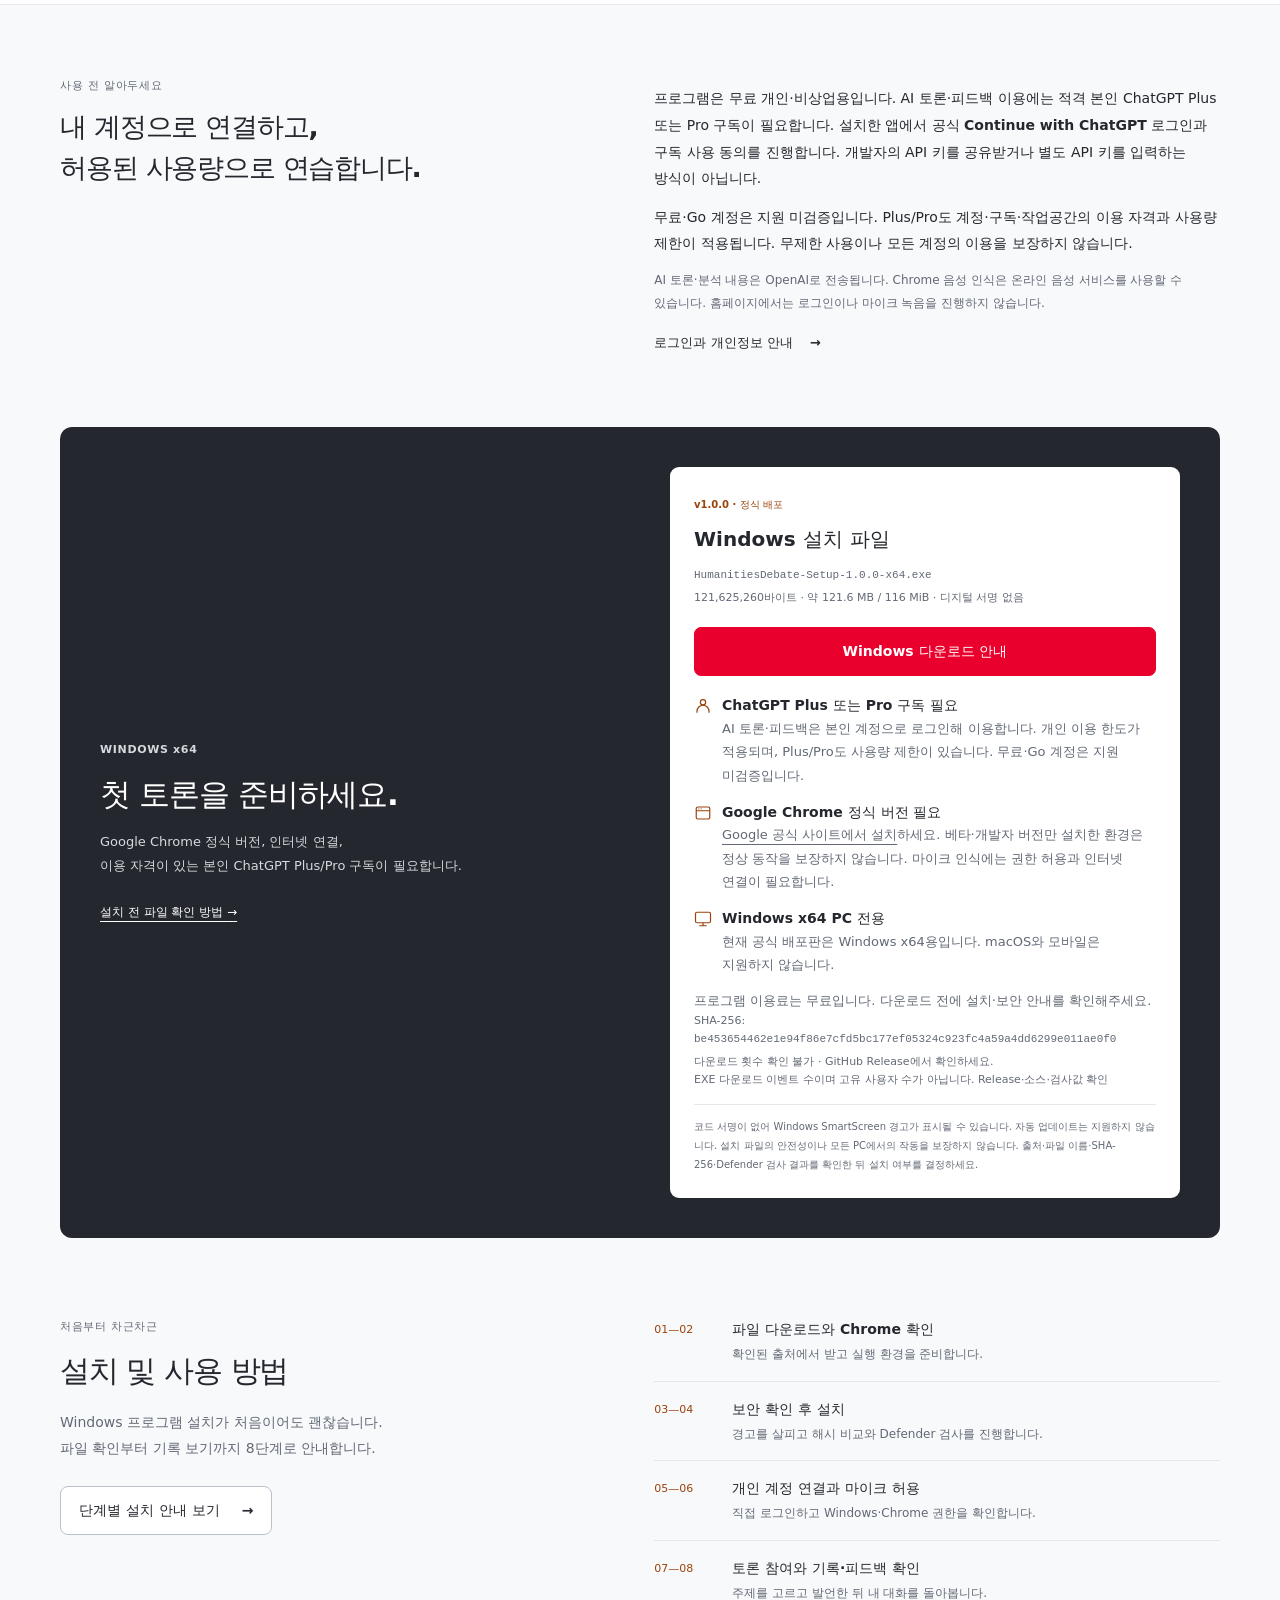
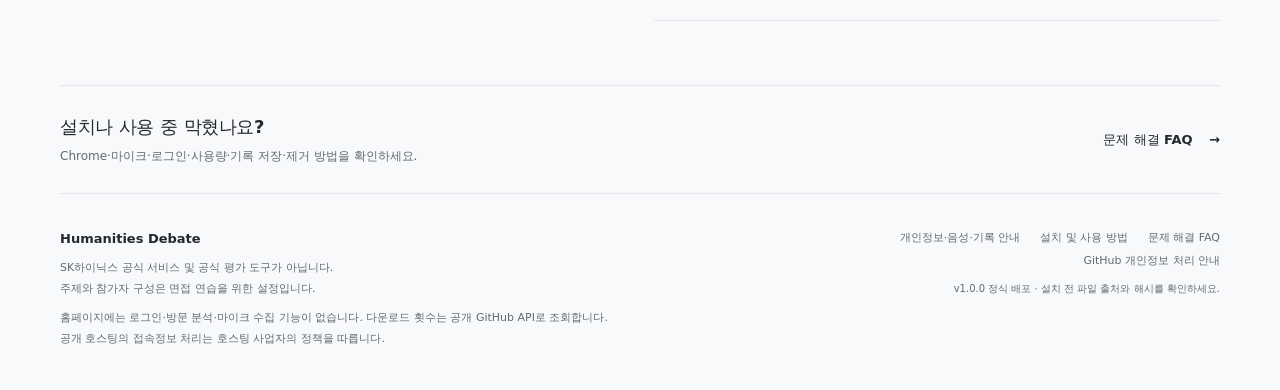
==== commit 2e156c21: "Publish verified static Humanities Debate website" ====
--- a/index.html
+++ b/index.html
@@ -47,14 +47,15 @@
         <p class="unofficial">SK하이닉스 비공식 면접 연습 서비스<br>공식 채용 서비스나 공식 평가 도구가 아닙니다.</p>
       </div>
 
-      <figure class="debate-preview" aria-label="설명을 위해 만든 4인 토론 화면 예시">
-        <div class="preview-heading"><span class="preview-label">토론 화면 예시</span><span class="preview-live">네 사람의 다른 관점</span></div>
-        <div class="preview-topic"><span>연습용 주제</span><h2>팀의 결정에 반대해도<br>함께 따라야 할까요?</h2></div>
-        <div class="preview-row"><div class="preview-person"><span class="avatar">나</span><strong>나<small>사용자</small></strong></div><p>새로운 문제가 보이면 다시 논의할 기회는 필요해요.</p></div>
-        <div class="preview-row"><div class="preview-person"><span class="avatar">지훈</span><strong>김지훈<small>AI · 논리형</small></strong></div><p>다시 논의할 기준을 정해 두면 실행도 덜 흔들릴 것 같습니다.</p></div>
-        <div class="preview-row is-current"><div class="preview-person"><span class="avatar">서연</span><strong>이서연<small>AI · 비판적 관점형</small></strong></div><p>그 기준 밖에서 생긴 문제는 누가 제기할 수 있나요?</p></div>
-        <div class="preview-row"><div class="preview-person"><span class="avatar">민수</span><strong>박민수<small>AI · 현실적 해결책형</small></strong></div><p>누구나 문제를 알리고, 팀이 계속할지 정하는 절차를 두죠.</p></div>
-        <figcaption>설명을 위해 작성한 가상 예시입니다. 실제 대화 기록이나 화면 캡처가 아닙니다.</figcaption>
+      <figure class="hero-demo" id="demo" aria-label="실제 프로그램 시연">
+        <div class="demo-player">
+          <video id="program-demo" controls playsinline muted preload="none" width="1920" height="1080" poster="./assets/demo-poster.png" aria-label="Humanities Debate 실제 프로그램 시연 영상" aria-describedby="demo-caption" tabindex="0">
+            <source src="./assets/Humanities-Debate-v1.0.0-demo.mp4" type="video/mp4">
+            이 브라우저에서는 영상을 재생할 수 없습니다. <a href="./assets/Humanities-Debate-v1.0.0-demo.mp4">시연 영상 파일 열기</a>
+          </video>
+          <button class="demo-play" type="button" aria-label="실제 프로그램 시연 영상 재생" aria-controls="program-demo" hidden><span aria-hidden="true">▶</span></button>
+        </div>
+        <figcaption id="demo-caption"><strong>실제 프로그램 시연 · 약 1분</strong><span>AI 3명과의 실제 토론, 사용자 질문, 100점 피드백까지 확인해보세요.</span><span class="demo-notice">대기 구간은 편집했으며, 사용자 발언은 텍스트 입력으로 시연했습니다. 무음 · 화면 자막 포함</span><p class="demo-status" data-demo-status role="status"></p></figcaption>
       </figure>
     </section>
 
@@ -67,21 +68,6 @@
           <article class="feature-row"><span class="feature-number">03</span><div><h3>내 발언을 근거로 돌아보기</h3><p>토론을 마치면 전체 발언을 다시 읽고 100점 만점 AI 피드백을 요청할 수 있습니다. 잘한 발언과 개선 예시를 확인하고, 같은 주제로 다시 연습해 보세요.</p><span class="feature-tag">전체 기록·백업</span><span class="feature-tag">일반·심층 분석</span><p class="feature-footnote">AI 평가에는 오류가 있을 수 있으며, 점수는 비공식 연습용 참고 지표입니다.</p></div></article>
         </div>
       </div>
-    </section>
-
-    <section class="demo-section container" id="demo" aria-labelledby="demo-title">
-      <div class="demo-intro"><p class="eyebrow">약 1분으로 살펴보기</p><h2 id="demo-title">실제 프로그램 시연</h2><p>AI 3명과의 실제 토론, 사용자 질문, 토론 종료 후 100점 피드백까지 확인해보세요.</p></div>
-      <figure class="demo-figure">
-        <div class="demo-player">
-          <video id="program-demo" controls playsinline preload="none" width="1920" height="1080" poster="./assets/demo-poster.png" aria-label="Humanities Debate 실제 프로그램 시연 영상" aria-describedby="demo-caption" tabindex="0">
-            <source src="./assets/Humanities-Debate-v1.0.0-demo.mp4" type="video/mp4">
-            이 브라우저에서는 영상을 재생할 수 없습니다. <a href="./assets/Humanities-Debate-v1.0.0-demo.mp4">시연 영상 파일 열기</a>
-          </video>
-          <button class="demo-play" type="button" aria-label="실제 프로그램 시연 영상 재생" aria-controls="program-demo" hidden><span aria-hidden="true">▶</span></button>
-        </div>
-        <figcaption id="demo-caption">실제 앱 화면을 녹화한 68초 영상입니다. 대기 구간은 편집했으며, 사용자 발언은 텍스트 입력으로 진행했습니다. 영상은 무음이며 화면 안에 설명 자막이 포함되어 있습니다.</figcaption>
-      </figure>
-      <p class="demo-status" data-demo-status role="status"></p>
     </section>
 
     <section class="account-section container" aria-labelledby="account-title">
--- a/home.css
+++ b/home.css
@@ -33,24 +33,11 @@
 .hero-requirements { gap: 10px; }
 .hero-copy > .requirements-note { margin-bottom: 10px; }
 .unofficial { margin-top: 32px; padding-left: 12px; border-left: 2px solid var(--color-border-hover); color: var(--color-muted); font-size: 11px; line-height: 1.8; }
-.debate-preview { min-width: 0; margin: 0; border: 1px solid #DDE0E6; border-radius: 12px; background: var(--color-surface); overflow: hidden; }
-.preview-heading { display: flex; justify-content: space-between; align-items: center; gap: 12px; padding: 15px 20px; border-bottom: 1px solid var(--color-border); font-size: 10px; }
-.preview-label { font-weight: 700; color: var(--color-text); }
-.preview-live { color: var(--color-muted); }
-.preview-live::before { content: ''; display: inline-block; width: 5px; height: 5px; background: var(--color-secondary); border-radius: 50%; margin-right: 6px; vertical-align: middle; }
-.preview-topic { padding: 17px 20px; background: #FAFBFC; }
-.preview-topic > span { color: var(--color-muted); font-size: 10px; }
-.preview-topic h2 { font-size: 17px; line-height: 1.6; margin: 3px 0 0; letter-spacing: -.02em; }
-.preview-row { display: grid; grid-template-columns: 150px minmax(0, 1fr); border-top: 1px solid var(--color-border); min-height: 81px; }
-.preview-person { display: flex; align-items: center; gap: 9px; padding: 13px 12px 13px 18px; border-right: 1px solid var(--color-border); }
-.avatar { display: grid; place-items: center; width: 29px; height: 29px; border-radius: 50%; background: var(--color-subtle); color: var(--color-muted); font-size: 10px; flex-shrink: 0; }
-.preview-person strong { font-size: 12px; white-space: nowrap; }
-.preview-person small { display: block; color: var(--color-muted); font-size: 8px; font-weight: 400; margin-top: 2px; }
-.preview-row > p { display: flex; align-items: center; padding: 14px 17px; font-size: 12px; line-height: 1.85; word-break: keep-all; overflow-wrap: anywhere; }
-.preview-row.is-current { border-left: 3px solid var(--color-primary); background: #FFFAFB; }
-.is-current .preview-person { padding-left: 15px; }
-.is-current .avatar { background: var(--color-red-soft); color: var(--color-red-hover); }
-.debate-preview figcaption { padding: 11px 18px; border-top: 1px solid var(--color-border); font-size: 9px; line-height: 1.7; color: var(--color-muted); }
+.hero-demo { min-width: 0; margin: 0; border: 1px solid #DDE0E6; border-radius: 12px; background: var(--color-surface); overflow: hidden; scroll-margin-top: 108px; }
+.hero-demo figcaption { padding: 16px 18px; border-top: 1px solid var(--color-border); color: var(--color-muted); font-size: 12px; line-height: 1.9; word-break: keep-all; }
+.hero-demo figcaption strong { display: block; color: var(--color-text); font-size: 14px; margin-bottom: 6px; }
+.hero-demo figcaption > span { display: block; }
+.hero-demo .demo-notice { margin-top: 7px; font-size: 11px; }
 .features-section { background: var(--color-surface); padding-block: 72px; border-block: 1px solid var(--color-border); scroll-margin-top: 82px; }
 .features-section > .container { display: grid; grid-template-columns: .85fr 1.3fr; gap: 100px; }
 .section-intro h2, .account-section h2, .help-intro h2 { font-size: 30px; line-height: 1.5; letter-spacing: -.045em; margin: 12px 0 16px; }
@@ -63,18 +50,13 @@
 .feature-row p { font-size: 14px; line-height: 1.9; color: #505762; word-break: keep-all; }
 .feature-tag { display: inline-block; font-size: 10px; padding: 3px 8px; background: var(--color-subtle); border-radius: 4px; margin: 12px 4px 0 0; color: var(--color-muted); }
 .feature-row .feature-footnote { margin-top: 10px; font-size: 11px; color: var(--color-muted); }
-.demo-section { padding-block: 64px; border-bottom: 1px solid var(--color-border); scroll-margin-top: 82px; }
-.demo-intro { margin-bottom: 24px; }
-.demo-intro h2 { font-size: 30px; line-height: 1.5; letter-spacing: -.045em; margin: 12px 0 16px; }
-.demo-intro > p:last-child { font-size: 14px; line-height: 1.9; color: var(--color-muted); word-break: keep-all; }
-.demo-figure { margin: 0; }
-.demo-player { position: relative; aspect-ratio: 16 / 9; overflow: hidden; border: 1px solid var(--color-border); border-radius: var(--radius-panel); background: var(--color-text); }
+.demo-player { position: relative; aspect-ratio: 16 / 9; overflow: hidden; background: var(--color-text); }
 .demo-player video { display: block; width: 100%; height: 100%; object-fit: contain; }
 .demo-player .demo-play { position: absolute; top: 50%; left: 50%; transform: translate(-50%, -50%); display: grid; place-items: center; width: 72px; height: 72px; border: 2px solid #FFF; border-radius: 50%; background: var(--color-primary); color: #FFF; font-size: 26px; padding: 0 0 0 4px; }
 .demo-player .demo-play:hover { background: var(--color-red-hover); border-color: #FFF; }
 .demo-player .demo-play[hidden] { display: none; }
 .demo-player video:focus-visible { outline-offset: -4px; }
-.demo-figure figcaption, .demo-status { margin-top: 12px; font-size: 12px; line-height: 1.9; color: var(--color-muted); word-break: keep-all; }
+.demo-status { margin-top: 12px; font-size: 12px; line-height: 1.9; color: var(--color-muted); word-break: keep-all; }
 .demo-status:empty { display: none; }
 .account-section { display: grid; grid-template-columns: 1fr 1.1fr; gap: 80px; padding-block: 72px; }
 .account-section h2 { font-size: 27px; }
@@ -125,11 +107,6 @@
   .hero { gap: 28px; }
   .hero-actions { gap: 15px; }
   .features-section > .container { gap: 45px; }
-  .preview-row { grid-template-columns: 128px minmax(0, 1fr); }
-  .preview-person { padding-left: 12px; gap: 6px; }
-  .is-current .preview-person { padding-left: 9px; }
-  .preview-person .avatar { width: 25px; height: 25px; font-size: 9px; }
-  .preview-row > p { padding: 12px; }
   .account-section, .help-section { gap: 45px; }
   .download-panel { gap: 30px; padding: 30px; }
 }
@@ -143,13 +120,8 @@
   .hero-description { font-size: 15px; }
   .desktop-break { display: none; }
   .unofficial { margin-top: 24px; }
-  .debate-preview { max-width: 540px; width: 100%; }
-  .preview-row { grid-template-columns: 135px minmax(0, 1fr); min-height: 78px; }
-  .preview-person { padding-left: 15px; }
-  .is-current .preview-person { padding-left: 12px; }
+  .hero-demo { max-width: 540px; width: 100%; scroll-margin-top: 140px; }
   .features-section { padding-block: 42px; scroll-margin-top: 140px; }
-  .demo-section { padding-block: 42px; scroll-margin-top: 140px; }
-  .demo-intro h2 { font-size: 27px; }
   .demo-player .demo-play { width: 56px; height: 56px; font-size: 20px; }
   .features-section > .container, .account-section, .download-panel, .help-section { grid-template-columns: 1fr; gap: 30px; }
   .section-intro h2, .account-section h2, .help-intro h2 { font-size: 27px; }
@@ -171,10 +143,4 @@
   .wordmark { font-size: 16px; }
   .hero h1 { font-size: 40px; }
   .hero-description { font-size: 14px; }
-  .preview-row { grid-template-columns: 113px minmax(0, 1fr); }
-  .preview-person { padding: 10px 6px 10px 9px; gap: 5px; }
-  .is-current .preview-person { padding-left: 6px; }
-  .preview-person .avatar { width: 23px; height: 23px; font-size: 8px; }
-  .preview-person strong { font-size: 11px; }
-  .preview-person small { font-size: 7px; }
 }
